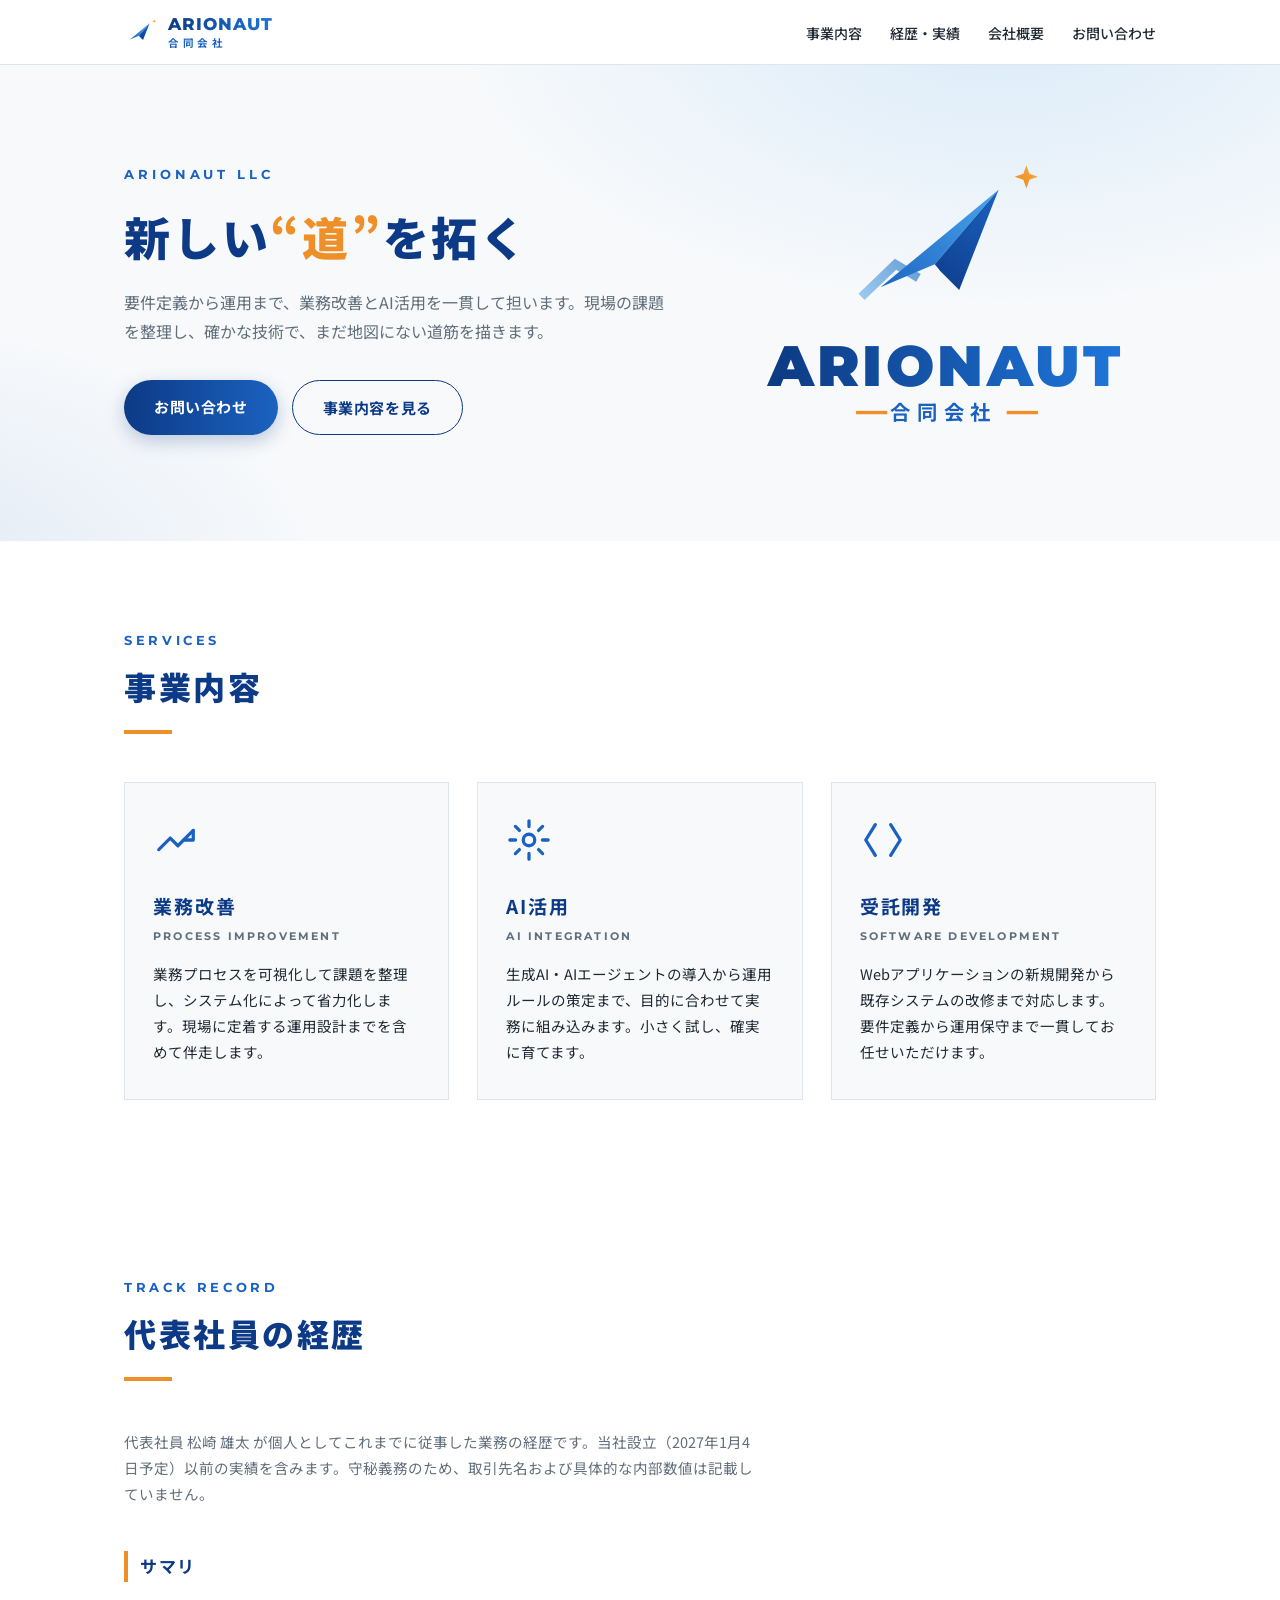
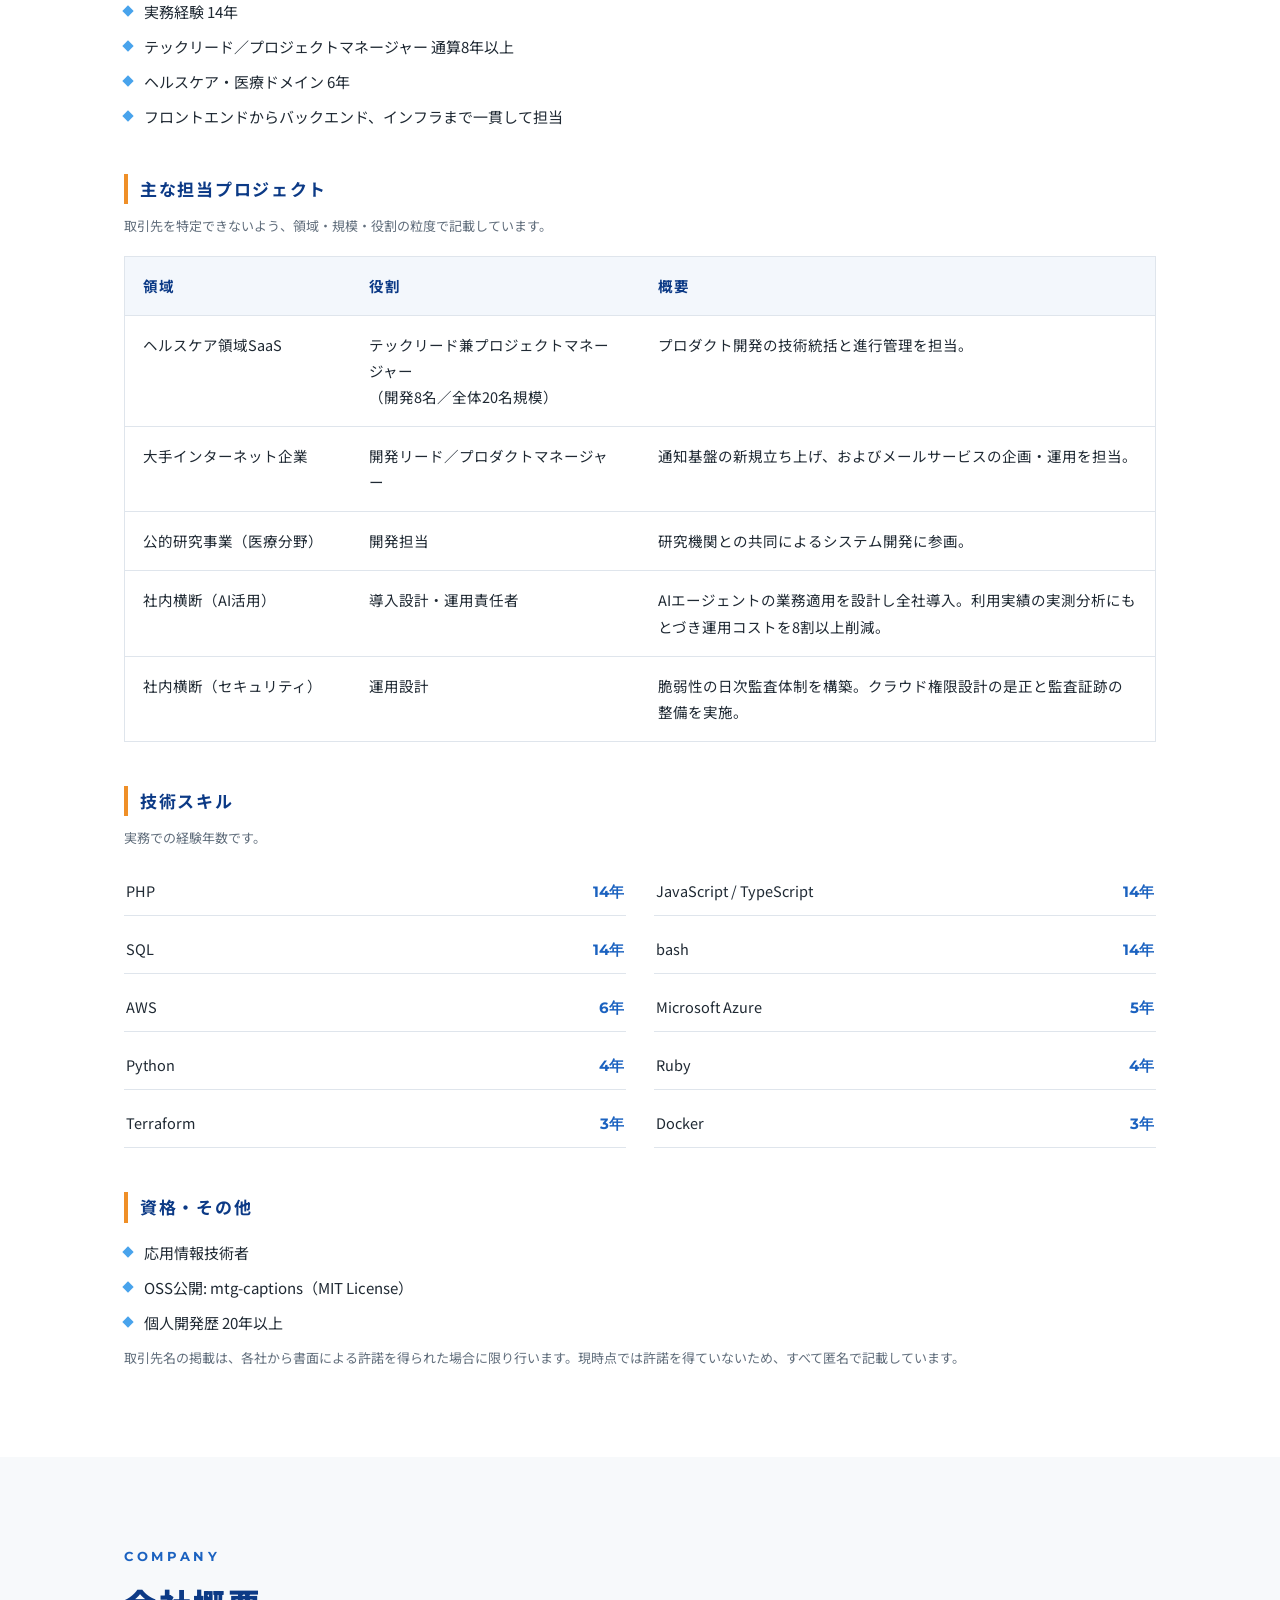
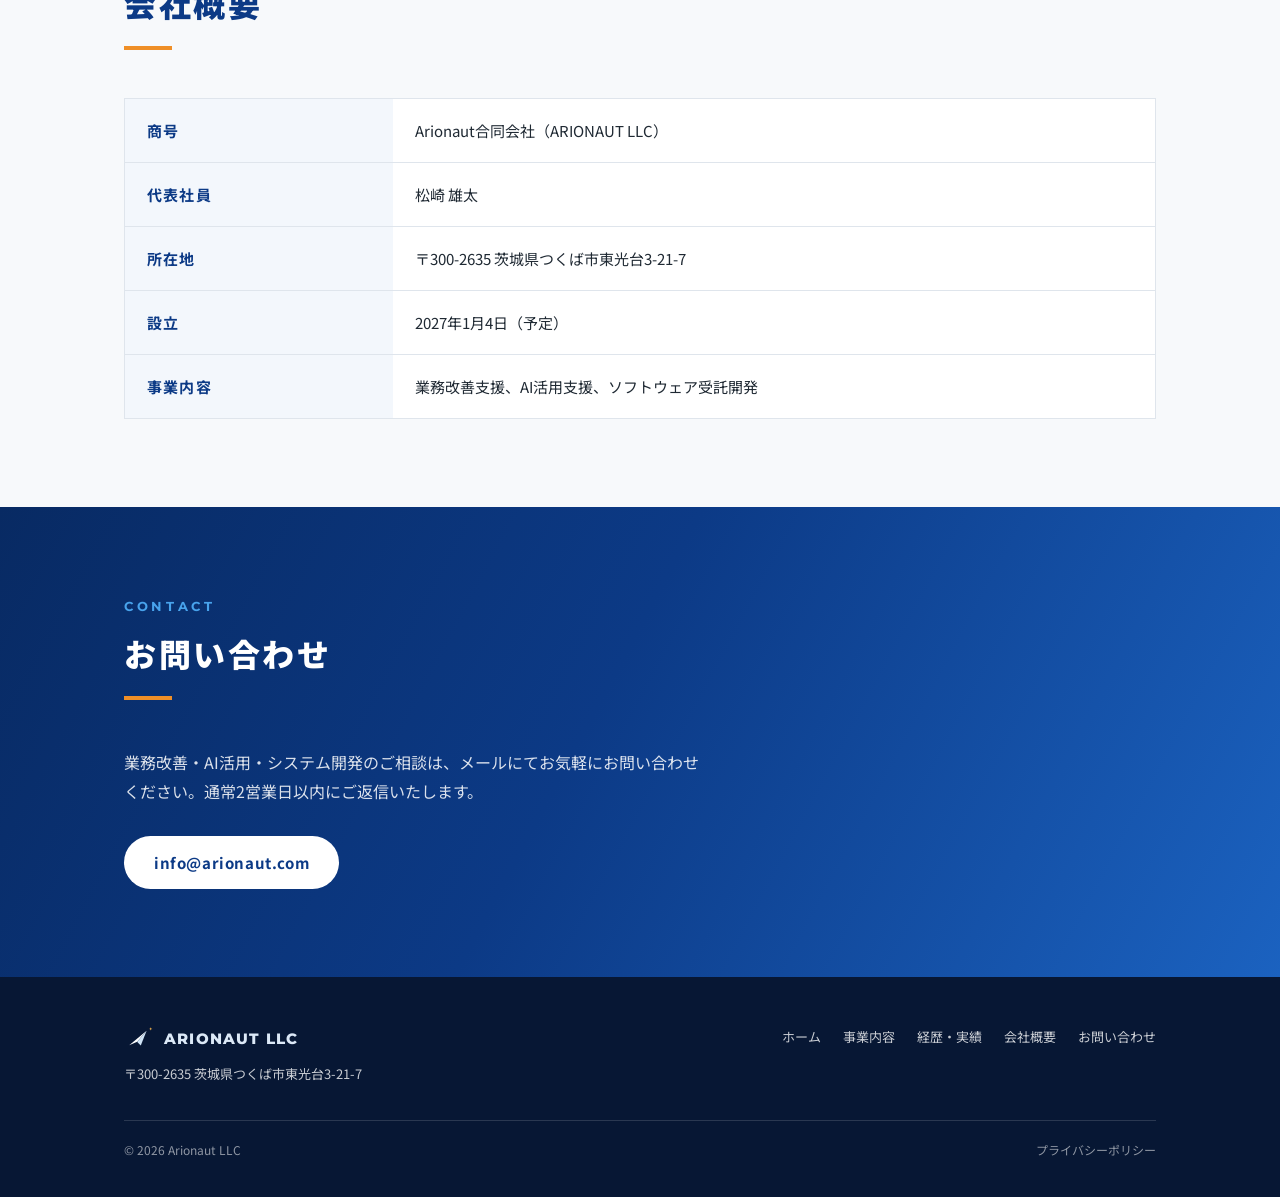
==== index.html @ 3a7f91e9 "サイト: 経歴セクション追加、ロゴ縦組み化、確定事項の反映 - 代表社員の経歴（#profile）を追加。pf-labs.org の track-record から移植し、   サマリ / 主な担当プ" ====
<!DOCTYPE html>
<html lang="ja">
<head>
<meta charset="utf-8">
<meta name="viewport" content="width=device-width, initial-scale=1">
<title>Arionaut合同会社 | 新しい“道”を拓く</title>
<meta name="description" content="Arionaut合同会社 — 要件定義から運用まで、業務改善とAI活用を一貫して担います。">
<link rel="canonical" href="https://arionaut.com/">
<meta name="theme-color" content="#0c3a86">
<meta name="format-detection" content="telephone=no">

<meta property="og:type" content="website">
<meta property="og:site_name" content="Arionaut合同会社">
<meta property="og:title" content="Arionaut合同会社 | 新しい“道”を拓く">
<meta property="og:description" content="Arionaut合同会社 — 要件定義から運用まで、業務改善とAI活用を一貫して担います。">
<meta property="og:url" content="https://arionaut.com/">
<meta property="og:image" content="https://arionaut.com/assets/ogp.png">
<meta property="og:image:width" content="1200">
<meta property="og:image:height" content="630">
<meta property="og:locale" content="ja_JP">
<meta name="twitter:card" content="summary_large_image">

<link rel="icon" href="assets/favicon.svg" type="image/svg+xml">
<link rel="icon" href="assets/favicon.ico" sizes="any">
<link rel="apple-touch-icon" href="assets/apple-touch-icon.png">
<link rel="manifest" href="site.webmanifest">
<link rel="preconnect" href="https://fonts.googleapis.com">
<link rel="preconnect" href="https://fonts.gstatic.com" crossorigin>
<link href="https://fonts.googleapis.com/css2?family=Montserrat:wght@600;700;800;900&family=Noto+Sans+JP:wght@400;500;700;900&display=swap" rel="stylesheet">
<link rel="stylesheet" href="assets/style.css">
</head>
<body>

<header>
  <div class="container nav">
    <a class="brand" href="#top" aria-label="Arionaut">
      <svg viewBox="0 0 300 230" role="img" aria-hidden="true">
        <defs>
          <linearGradient id="hw1" gradientUnits="userSpaceOnUse" x1="40" y1="190" x2="220" y2="40">
            <stop offset="0" stop-color="#1b62c0"/><stop offset="1" stop-color="#48a3ec"/>
          </linearGradient>
          <linearGradient id="hw2" gradientUnits="userSpaceOnUse" x1="120" y1="200" x2="230" y2="40">
            <stop offset="0" stop-color="#0c3a86"/><stop offset="1" stop-color="#1b62c0"/>
          </linearGradient>
          <linearGradient id="hst" gradientUnits="userSpaceOnUse" x1="250" y1="34" x2="284" y2="0">
            <stop offset="0" stop-color="#ef8117"/><stop offset="1" stop-color="#f8b64d"/>
          </linearGradient>
        </defs>
        <polygon points="52,182 226,38 132,148" fill="url(#hw1)"/>
        <polygon points="132,148 226,38 168,186 140,158" fill="url(#hw2)"/>
        <polygon points="267,2 271.5,14.5 284,19 271.5,23.5 267,36 262.5,23.5 250,19 262.5,14.5" fill="url(#hst)"/>
      </svg>
      <span class="word">
        <span class="word-en">ARIONAUT</span>
        <span class="word-ja">合同会社</span>
      </span>
    </a>
    <ul>
      <li><a href="#services">事業内容</a></li>
      <li><a href="#profile">経歴・実績</a></li>
      <li><a href="#about">会社概要</a></li>
      <li><a href="#contact">お問い合わせ</a></li>
    </ul>
  </div>
</header>

<main id="top">

  <!-- ============================================================ hero -->
  <div class="hero">
    <div class="container">
      <div class="copy">
        <p class="kicker">ARIONAUT LLC</p>
        <h1>新しい<span class="stress">“道”</span>を拓く</h1>
        <p class="lead">要件定義から運用まで、業務改善とAI活用を一貫して担います。現場の課題を整理し、確かな技術で、まだ地図にない道筋を描きます。</p>
        <div class="cta-row">
          <a class="btn btn-primary" href="#contact">お問い合わせ</a>
          <a class="btn btn-ghost" href="#services">事業内容を見る</a>
        </div>
      </div>
      <div class="art">
        <svg viewBox="0 0 560 430" role="img" aria-label="Arionaut合同会社">
          <defs>
            <linearGradient id="aw1" gradientUnits="userSpaceOnUse" x1="40" y1="190" x2="220" y2="40">
              <stop offset="0" stop-color="#1b62c0"/><stop offset="1" stop-color="#48a3ec"/>
            </linearGradient>
            <linearGradient id="aw2" gradientUnits="userSpaceOnUse" x1="120" y1="200" x2="230" y2="40">
              <stop offset="0" stop-color="#0c3a86"/><stop offset="1" stop-color="#1b62c0"/>
            </linearGradient>
            <linearGradient id="asp" gradientUnits="userSpaceOnUse" x1="20" y1="200" x2="150" y2="120">
              <stop offset="0" stop-color="#8ec4ef"/><stop offset="1" stop-color="#2f74c4"/>
            </linearGradient>
            <linearGradient id="ast" gradientUnits="userSpaceOnUse" x1="250" y1="34" x2="284" y2="0">
              <stop offset="0" stop-color="#ef8117"/><stop offset="1" stop-color="#f8b64d"/>
            </linearGradient>
            <linearGradient id="awm" gradientUnits="userSpaceOnUse" x1="36" y1="0" x2="524" y2="0">
              <stop offset="0" stop-color="#0d3c85"/><stop offset="1" stop-color="#1e74d8"/>
            </linearGradient>
          </defs>
          <g transform="translate(130,16)">
            <polyline points="24,196 74,148 108,168" stroke="url(#asp)" stroke-width="13" fill="none" stroke-linejoin="miter" stroke-miterlimit="12" opacity="0.85"/>
            <polygon points="52,182 226,38 132,148" fill="url(#aw1)"/>
            <polygon points="132,148 226,38 168,186 140,158" fill="url(#aw2)"/>
            <polygon points="267,2 271.5,14.5 284,19 271.5,23.5 267,36 262.5,23.5 250,19 262.5,14.5" fill="url(#ast)"/>
          </g>
          <text x="277.5" y="344" text-anchor="middle" font-family="Montserrat, 'Helvetica Neue', Arial, sans-serif" font-weight="900" font-size="84" letter-spacing="5.04" fill="url(#awm)">ARIONAUT</text>
          <rect x="146" y="380" width="46" height="5" fill="#ef8f27"/>
          <rect x="368" y="380" width="46" height="5" fill="#ef8f27"/>
          <text x="275" y="394" text-anchor="middle" font-family="'Noto Sans JP', sans-serif" font-weight="700" font-size="30" letter-spacing="10" fill="#1b62c0">合同会社</text>
        </svg>
      </div>
    </div>
  </div>

  <!-- ======================================================== services -->
  <section class="services" id="services">
    <div class="container">
      <div class="sec-head">
        <div class="en">SERVICES</div>
        <h2>事業内容</h2>
        <div class="rule"></div>
      </div>
      <div class="svc-grid">
        <div class="svc">
          <svg class="icon" viewBox="0 0 24 24" fill="none" stroke="#1b62c0" stroke-width="1.7" stroke-linecap="round" stroke-linejoin="round" aria-hidden="true">
            <path d="M3 17l6-6 4 4 8-8"/><path d="M21 7v5h-5"/>
          </svg>
          <h3>業務改善</h3>
          <div class="en">PROCESS IMPROVEMENT</div>
          <p>業務プロセスを可視化して課題を整理し、システム化によって省力化します。現場に定着する運用設計までを含めて伴走します。</p>
        </div>
        <div class="svc">
          <svg class="icon" viewBox="0 0 24 24" fill="none" stroke="#1b62c0" stroke-width="1.7" stroke-linecap="round" stroke-linejoin="round" aria-hidden="true">
            <circle cx="12" cy="12" r="3"/><path d="M12 2v3M12 19v3M2 12h3M19 12h3M4.9 4.9l2.1 2.1M17 17l2.1 2.1M19.1 4.9L17 7M7 17l-2.1 2.1"/>
          </svg>
          <h3>AI活用</h3>
          <div class="en">AI INTEGRATION</div>
          <p>生成AI・AIエージェントの導入から運用ルールの策定まで、目的に合わせて実務に組み込みます。小さく試し、確実に育てます。</p>
        </div>
        <div class="svc">
          <svg class="icon" viewBox="0 0 24 24" fill="none" stroke="#1b62c0" stroke-width="1.7" stroke-linecap="round" stroke-linejoin="round" aria-hidden="true">
            <path d="M8 4l-5 8 5 8M16 4l5 8-5 8"/>
          </svg>
          <h3>受託開発</h3>
          <div class="en">SOFTWARE DEVELOPMENT</div>
          <p>Webアプリケーションの新規開発から既存システムの改修まで対応します。要件定義から運用保守まで一貫してお任せいただけます。</p>
        </div>
      </div>
    </div>
  </section>

  <!-- ========================================================= profile -->
  <section class="profile" id="profile">
    <div class="container">
      <div class="sec-head">
        <div class="en">TRACK RECORD</div>
        <h2>代表社員の経歴</h2>
        <div class="rule"></div>
      </div>
      <p class="sec-lead">代表社員 松崎 雄太 が個人としてこれまでに従事した業務の経歴です。当社設立（2027年1月4日予定）以前の実績を含みます。守秘義務のため、取引先名および具体的な内部数値は記載していません。</p>

      <h3 class="sub">サマリ</h3>
      <ul class="facts">
        <li>実務経験 14年</li>
        <li>テックリード／プロジェクトマネージャー 通算8年以上</li>
        <li>ヘルスケア・医療ドメイン 6年</li>
        <li>フロントエンドからバックエンド、インフラまで一貫して担当</li>
      </ul>

      <h3 class="sub">主な担当プロジェクト</h3>
      <p class="note">取引先を特定できないよう、領域・規模・役割の粒度で記載しています。</p>
      <div class="table-scroll">
        <table class="rec">
          <thead>
            <tr><th scope="col">領域</th><th scope="col">役割</th><th scope="col">概要</th></tr>
          </thead>
          <tbody>
            <tr>
              <td>ヘルスケア領域SaaS</td>
              <td>テックリード兼プロジェクトマネージャー<br>（開発8名／全体20名規模）</td>
              <td>プロダクト開発の技術統括と進行管理を担当。</td>
            </tr>
            <tr>
              <td>大手インターネット企業</td>
              <td>開発リード／プロダクトマネージャー</td>
              <td>通知基盤の新規立ち上げ、およびメールサービスの企画・運用を担当。</td>
            </tr>
            <tr>
              <td>公的研究事業（医療分野）</td>
              <td>開発担当</td>
              <td>研究機関との共同によるシステム開発に参画。</td>
            </tr>
            <tr>
              <td>社内横断（AI活用）</td>
              <td>導入設計・運用責任者</td>
              <td>AIエージェントの業務適用を設計し全社導入。利用実績の実測分析にもとづき運用コストを8割以上削減。</td>
            </tr>
            <tr>
              <td>社内横断（セキュリティ）</td>
              <td>運用設計</td>
              <td>脆弱性の日次監査体制を構築。クラウド権限設計の是正と監査証跡の整備を実施。</td>
            </tr>
          </tbody>
        </table>
      </div>

      <h3 class="sub">技術スキル</h3>
      <p class="note">実務での経験年数です。</p>
      <ul class="skills">
        <li><span>PHP</span><span class="yr">14年</span></li>
        <li><span>JavaScript / TypeScript</span><span class="yr">14年</span></li>
        <li><span>SQL</span><span class="yr">14年</span></li>
        <li><span>bash</span><span class="yr">14年</span></li>
        <li><span>AWS</span><span class="yr">6年</span></li>
        <li><span>Microsoft Azure</span><span class="yr">5年</span></li>
        <li><span>Python</span><span class="yr">4年</span></li>
        <li><span>Ruby</span><span class="yr">4年</span></li>
        <li><span>Terraform</span><span class="yr">3年</span></li>
        <li><span>Docker</span><span class="yr">3年</span></li>
      </ul>

      <h3 class="sub">資格・その他</h3>
      <ul class="facts">
        <li>応用情報技術者</li>
        <li>OSS公開: mtg-captions（MIT License）</li>
        <li>個人開発歴 20年以上</li>
      </ul>
      <p class="note">取引先名の掲載は、各社から書面による許諾を得られた場合に限り行います。現時点では許諾を得ていないため、すべて匿名で記載しています。</p>
    </div>
  </section>

  <!-- =========================================================== about -->
  <section class="about" id="about">
    <div class="container">
      <div class="sec-head">
        <div class="en">COMPANY</div>
        <h2>会社概要</h2>
        <div class="rule"></div>
      </div>
      <table>
        <tr><th>商号</th><td>Arionaut合同会社（ARIONAUT LLC）</td></tr>
        <tr><th>代表社員</th><td>松崎 雄太</td></tr>
        <tr><th>所在地</th><td>〒300-2635 茨城県つくば市東光台3-21-7</td></tr>
        <tr><th>設立</th><td>2027年1月4日（予定）</td></tr>
        <tr><th>事業内容</th><td>業務改善支援、AI活用支援、ソフトウェア受託開発</td></tr>
      </table>
    </div>
  </section>

  <!-- ========================================================= contact -->
  <section class="contact-sec" id="contact">
    <div class="container">
      <div class="sec-head">
        <div class="en">CONTACT</div>
        <h2>お問い合わせ</h2>
        <div class="rule"></div>
      </div>
      <p>業務改善・AI活用・システム開発のご相談は、メールにてお気軽にお問い合わせください。通常2営業日以内にご返信いたします。</p>
      <a class="btn btn-primary" href="mailto:info@arionaut.com">info@arionaut.com</a>
    </div>
  </section>

</main>

<footer>
  <div class="container">
    <div class="cols">
      <div>
        <div class="brand">
          <svg viewBox="0 0 300 230" aria-hidden="true">
            <polygon points="52,182 226,38 132,148" fill="#ffffff"/>
            <polygon points="132,148 226,38 168,186 140,158" fill="#cfe4f7"/>
            <polygon points="267,2 271.5,14.5 284,19 271.5,23.5 267,36 262.5,23.5 250,19 262.5,14.5" fill="#f8b64d"/>
          </svg>
          <span class="word">ARIONAUT LLC</span>
        </div>
        <div class="addr">〒300-2635 茨城県つくば市東光台3-21-7</div>
      </div>
      <nav>
        <ul>
          <li><a href="#top">ホーム</a></li>
          <li><a href="#services">事業内容</a></li>
          <li><a href="#profile">経歴・実績</a></li>
          <li><a href="#about">会社概要</a></li>
          <li><a href="#contact">お問い合わせ</a></li>
        </ul>
      </nav>
    </div>
    <div class="legal">
      <span>&copy; 2026 Arionaut LLC</span>
      <a href="privacy.html" style="color: rgba(255,255,255,.55);">プライバシーポリシー</a>
    </div>
  </div>
</footer>


<script type="application/ld+json">
{
  "@context": "https://schema.org",
  "@type": "Organization",
  "name": "Arionaut\u5408\u540c\u4f1a\u793e",
  "alternateName": "ARIONAUT LLC",
  "url": "https://arionaut.com/",
  "logo": "https://arionaut.com/assets/icon-512.png",
  "image": "https://arionaut.com/assets/ogp.png",
  "email": "info@arionaut.com",
  "founder": { "@type": "Person", "name": "\u677e\u5d0e \u96c4\u592a" },
  "foundingDate": "2027-01-04",
  "address": {
    "@type": "PostalAddress",
    "addressCountry": "JP",
    "postalCode": "300-2635",
    "addressRegion": "\u8328\u57ce\u770c",
    "addressLocality": "\u3064\u304f\u3070\u5e02",
    "streetAddress": "\u6771\u5149\u53f03-21-7"
  }
}
</script>

</body>
</html>
---- assets/style.css ----
:root{
  --navy:   #0c3a86;
  --mid:    #1b62c0;
  --cyan:   #48a3ec;
  --orange: #ef8f27;
  --ink:    #1f2933;
  --muted:  #616e7c;
  --bg:     #f7f9fb;
  --line:   #dfe5ec;
  --en: 'Montserrat', 'Helvetica Neue', Arial, sans-serif;
  --jp: 'Noto Sans JP', 'Hiragino Kaku Gothic ProN', 'Hiragino Sans', 'Yu Gothic', Meiryo, sans-serif;
}
*{ box-sizing: border-box; margin: 0; padding: 0; }
html{ scroll-behavior: smooth; }
body{
  font-family: var(--jp);
  color: var(--ink);
  background: #ffffff;
  line-height: 1.8;
  -webkit-font-smoothing: antialiased;
}
img, svg{ max-width: 100%; }
a{ color: var(--mid); text-decoration: none; }
a:hover{ color: var(--navy); }
.container{ max-width: 1080px; margin: 0 auto; padding: 0 24px; }

/* ---------------------------------------------------------- header */
header{
  position: sticky;
  top: 0;
  z-index: 50;
  background: rgba(255,255,255,.92);
  backdrop-filter: blur(8px);
  border-bottom: 1px solid var(--line);
}
.nav{
  display: flex;
  align-items: center;
  justify-content: space-between;
  height: 64px;
}
.nav .brand{
  display: flex;
  align-items: center;
  gap: 10px;
}
.nav .brand svg{ width: 34px; height: auto; display: block; }
.nav .brand .word{
  display: flex;
  flex-direction: column;
  align-items: flex-start;
  line-height: 1.15;
}
.nav .brand .word-en{
  font-family: var(--en);
  font-weight: 800;
  font-size: 17px;
  letter-spacing: .06em;
  background: linear-gradient(90deg, #0d3c85, #1e74d8);
  -webkit-background-clip: text;
  background-clip: text;
  color: transparent;
}
.nav .brand .word-ja{
  font-size: 10.5px;
  font-weight: 700;
  letter-spacing: .34em;
  color: var(--mid);
  margin-top: 2px;
}
.nav ul{
  display: flex;
  gap: 28px;
  list-style: none;
}
.nav ul a{
  font-size: 14px;
  font-weight: 500;
  color: var(--ink);
}
.nav ul a:hover{ color: var(--mid); }
@media (max-width: 640px){
  .nav ul{ gap: 14px; }
  .nav ul a{ font-size: 12.5px; }
  .nav .brand .word-ja{ display: none; }
  .nav ul li:nth-child(3){ display: none; }
}

/* ------------------------------------------------------------ hero */
.hero{
  position: relative;
  overflow: hidden;
  background:
    radial-gradient(ellipse 900px 480px at 78% -10%, rgba(72,163,236,.16), transparent 60%),
    radial-gradient(ellipse 700px 420px at -8% 108%, rgba(27,98,192,.10), transparent 60%),
    var(--bg);
}
.hero .container{
  display: flex;
  align-items: center;
  gap: 48px;
  padding-top: 88px;
  padding-bottom: 96px;
}
.hero .copy{ flex: 1.15; }
.hero .art{ flex: 0.85; display: flex; justify-content: center; }
.hero .art svg{ width: min(380px, 78vw); height: auto; }
.hero .kicker{
  font-family: var(--en);
  font-weight: 700;
  font-size: 13px;
  letter-spacing: .3em;
  color: var(--mid);
  margin-bottom: 18px;
}
.hero h1{
  font-size: clamp(30px, 5vw, 46px);
  font-weight: 900;
  letter-spacing: .06em;
  line-height: 1.4;
  color: var(--navy);
}
.hero h1 .stress{ color: var(--orange); }
.hero .lead{
  margin-top: 20px;
  font-size: 16px;
  color: var(--muted);
  max-width: 34em;
}
.hero .cta-row{
  margin-top: 34px;
  display: flex;
  gap: 14px;
  flex-wrap: wrap;
}
.btn{
  display: inline-block;
  padding: 13px 30px;
  border-radius: 999px;
  font-weight: 700;
  font-size: 15px;
  letter-spacing: .04em;
}
.btn-primary{
  background: linear-gradient(90deg, var(--navy), var(--mid));
  color: #fff;
  box-shadow: 0 6px 18px rgba(13,60,133,.25);
}
.btn-primary:hover{ color: #fff; filter: brightness(1.08); }
.btn-ghost{
  border: 1.5px solid var(--navy);
  color: var(--navy);
}
@media (max-width: 800px){
  .hero .container{ flex-direction: column-reverse; gap: 24px; padding-top: 48px; padding-bottom: 64px; }
  .hero .copy{ text-align: center; }
  .hero .lead{ margin-left: auto; margin-right: auto; }
  .hero .cta-row{ justify-content: center; }
}

/* -------------------------------------------------------- sections */
section{ padding: 88px 0; }
.sec-head{ margin-bottom: 48px; }
.sec-head .en{
  font-family: var(--en);
  font-weight: 700;
  font-size: 13px;
  letter-spacing: .28em;
  color: var(--mid);
}
.sec-head h2{
  font-size: clamp(24px, 3.4vw, 32px);
  font-weight: 900;
  letter-spacing: .08em;
  color: var(--navy);
  margin-top: 6px;
}
.sec-head .rule{
  width: 48px;
  height: 4px;
  background: var(--orange);
  margin-top: 14px;
}

/* --- services --- */
.services{ background: #fff; }
.svc-grid{
  display: grid;
  grid-template-columns: repeat(3, minmax(0, 1fr));
  gap: 28px;
}
@media (max-width: 800px){ .svc-grid{ grid-template-columns: repeat(1, minmax(0, 1fr)); } }
.svc{
  border: 1px solid var(--line);
  background: var(--bg);
  padding: 34px 28px;
}
.svc .icon{ width: 46px; height: 46px; margin-bottom: 18px; }
.svc h3{
  font-size: 19px;
  font-weight: 700;
  letter-spacing: .1em;
  color: var(--navy);
  margin-bottom: 4px;
}
.svc .en{
  font-family: var(--en);
  font-size: 11px;
  font-weight: 700;
  letter-spacing: .2em;
  color: var(--muted);
  margin-bottom: 14px;
}
.svc p{ font-size: 14.5px; color: var(--ink); }

/* --- profile --- */
.profile{ background: #fff; }
.profile .sec-lead{ max-width: 44em; font-size: 14.5px; color: var(--muted); }
.profile .sub{
  font-size: 17px;
  font-weight: 700;
  letter-spacing: .1em;
  color: var(--navy);
  margin-top: 44px;
  padding-left: 12px;
  border-left: 4px solid var(--orange);
}
.profile .note{ margin-top: 10px; font-size: 13px; color: var(--muted); }
.profile .facts{
  list-style: none;
  margin-top: 16px;
  display: grid;
  gap: 8px;
}
.profile .facts li{
  position: relative;
  padding-left: 20px;
  font-size: 15px;
}
.profile .facts li::before{
  content: "";
  position: absolute;
  left: 0;
  top: .62em;
  width: 8px;
  height: 8px;
  background: var(--cyan);
  transform: rotate(45deg);
}
.table-scroll{ overflow-x: auto; margin-top: 18px; }
.profile table.rec{
  width: 100%;
  min-width: 620px;
  border-collapse: collapse;
  border: 1px solid var(--line);
  font-size: 14.5px;
}
.profile table.rec th, .profile table.rec td{
  padding: 16px 18px;
  border-bottom: 1px solid var(--line);
  text-align: left;
  vertical-align: top;
}
.profile table.rec thead th:nth-child(1){ width: 22%; }
.profile table.rec thead th:nth-child(2){ width: 28%; }
.profile table.rec thead th{
  background: rgba(27,98,192,.05);
  color: var(--navy);
  font-weight: 700;
  letter-spacing: .08em;
  white-space: nowrap;
}
.profile table.rec tbody tr:last-child td{ border-bottom: none; }
.profile .skills{
  list-style: none;
  margin-top: 18px;
  display: grid;
  grid-template-columns: repeat(2, minmax(0, 1fr));
  gap: 10px 28px;
}
@media (max-width: 640px){ .profile .skills{ grid-template-columns: 1fr; } }
.profile .skills li{
  display: flex;
  align-items: baseline;
  justify-content: space-between;
  gap: 12px;
  padding: 10px 2px;
  border-bottom: 1px solid var(--line);
  font-size: 14.5px;
}
.profile .skills .yr{
  font-family: var(--en);
  font-weight: 700;
  color: var(--mid);
  white-space: nowrap;
}

/* --- about --- */
.about{ background: var(--bg); }
.about table{
  width: 100%;
  border-collapse: collapse;
  background: #fff;
  border: 1px solid var(--line);
}
.about th, .about td{
  padding: 18px 22px;
  border-bottom: 1px solid var(--line);
  font-size: 15px;
  text-align: left;
  vertical-align: top;
}
.about tr:last-child th, .about tr:last-child td{ border-bottom: none; }
.about th{
  width: 26%;
  min-width: 110px;
  color: var(--navy);
  font-weight: 700;
  letter-spacing: .08em;
  background: rgba(27,98,192,.05);
}

/* --- contact --- */
.contact-sec{ background: linear-gradient(118deg, #082a63 0%, var(--navy) 46%, var(--mid) 100%); color: #fff; }
.contact-sec .sec-head .en{ color: var(--cyan); }
.contact-sec .sec-head h2{ color: #fff; }
.contact-sec p{ max-width: 36em; color: rgba(255,255,255,.85); }
.contact-sec .btn-primary{
  background: #fff;
  color: var(--navy);
  box-shadow: none;
  margin-top: 30px;
}
.contact-sec .btn-primary:hover{ color: var(--navy); }

/* ---------------------------------------------------------- footer */
footer{
  background: #071734;
  color: rgba(255,255,255,.78);
  padding: 48px 0 36px;
  font-size: 13px;
}
footer .cols{
  display: flex;
  justify-content: space-between;
  gap: 32px;
  flex-wrap: wrap;
  align-items: flex-start;
}
footer .brand{
  display: flex;
  align-items: center;
  gap: 10px;
}
footer .brand svg{ width: 30px; height: auto; }
footer .brand .word{
  font-family: var(--en);
  font-weight: 800;
  font-size: 15px;
  letter-spacing: .08em;
  color: #dce9f7;
}
footer .addr{ margin-top: 10px; line-height: 1.9; }
footer nav ul{ list-style: none; display: flex; gap: 22px; flex-wrap: wrap; }
footer nav a{ color: rgba(255,255,255,.78); }
footer nav a:hover{ color: #fff; }
footer .legal{
  margin-top: 34px;
  padding-top: 18px;
  border-top: 1px solid rgba(255,255,255,.14);
  display: flex;
  justify-content: space-between;
  gap: 16px;
  flex-wrap: wrap;
  font-size: 12px;
  color: rgba(255,255,255,.55);
}

/* ------------------------------------------------------ legal page */
.page-head{
  background:
    radial-gradient(ellipse 900px 420px at 78% -20%, rgba(72,163,236,.16), transparent 60%),
    var(--bg);
  border-bottom: 1px solid var(--line);
  padding: 64px 0 56px;
}
.page-head .en{
  font-family: var(--en);
  font-weight: 700;
  font-size: 13px;
  letter-spacing: .28em;
  color: var(--mid);
}
.page-head h1{
  font-size: clamp(24px, 3.6vw, 34px);
  font-weight: 900;
  letter-spacing: .08em;
  color: var(--navy);
  margin-top: 6px;
}
.page-head .rule{ width: 48px; height: 4px; background: var(--orange); margin-top: 14px; }
.doc{ padding: 64px 0 88px; }
.doc .container{ max-width: 800px; }
.doc p, .doc li{ font-size: 15px; }
.doc > .container > p{ color: var(--ink); }
.doc h2{
  font-size: 18px;
  font-weight: 700;
  letter-spacing: .06em;
  color: var(--navy);
  margin: 40px 0 12px;
  padding-left: 12px;
  border-left: 4px solid var(--mid);
}
.doc h2:first-of-type{ margin-top: 24px; }
.doc ul, .doc ol{ margin: 8px 0 0 1.4em; }
.doc li{ margin-bottom: 4px; }
.doc .meta{
  margin-top: 48px;
  padding-top: 18px;
  border-top: 1px solid var(--line);
  font-size: 13px;
  color: var(--muted);
}
.doc .back{ display: inline-block; margin-top: 28px; font-weight: 700; font-size: 14px; }
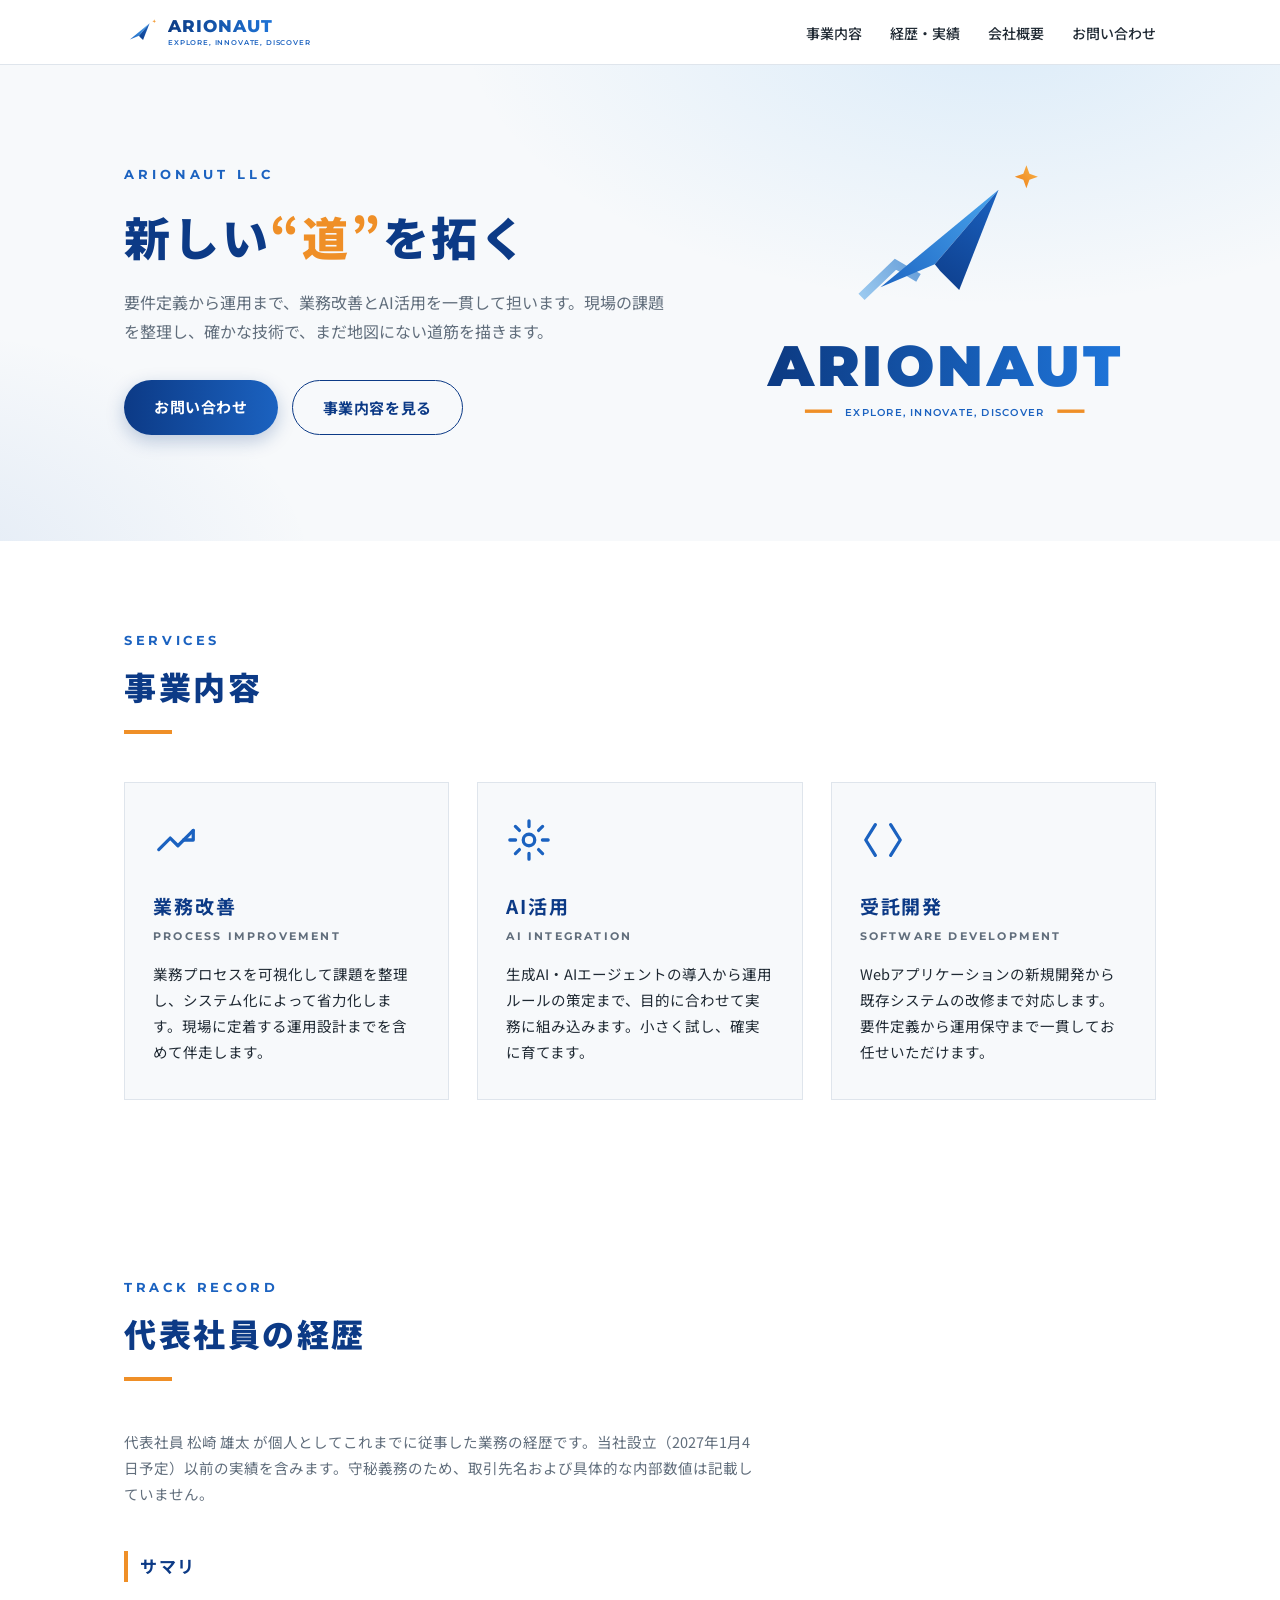
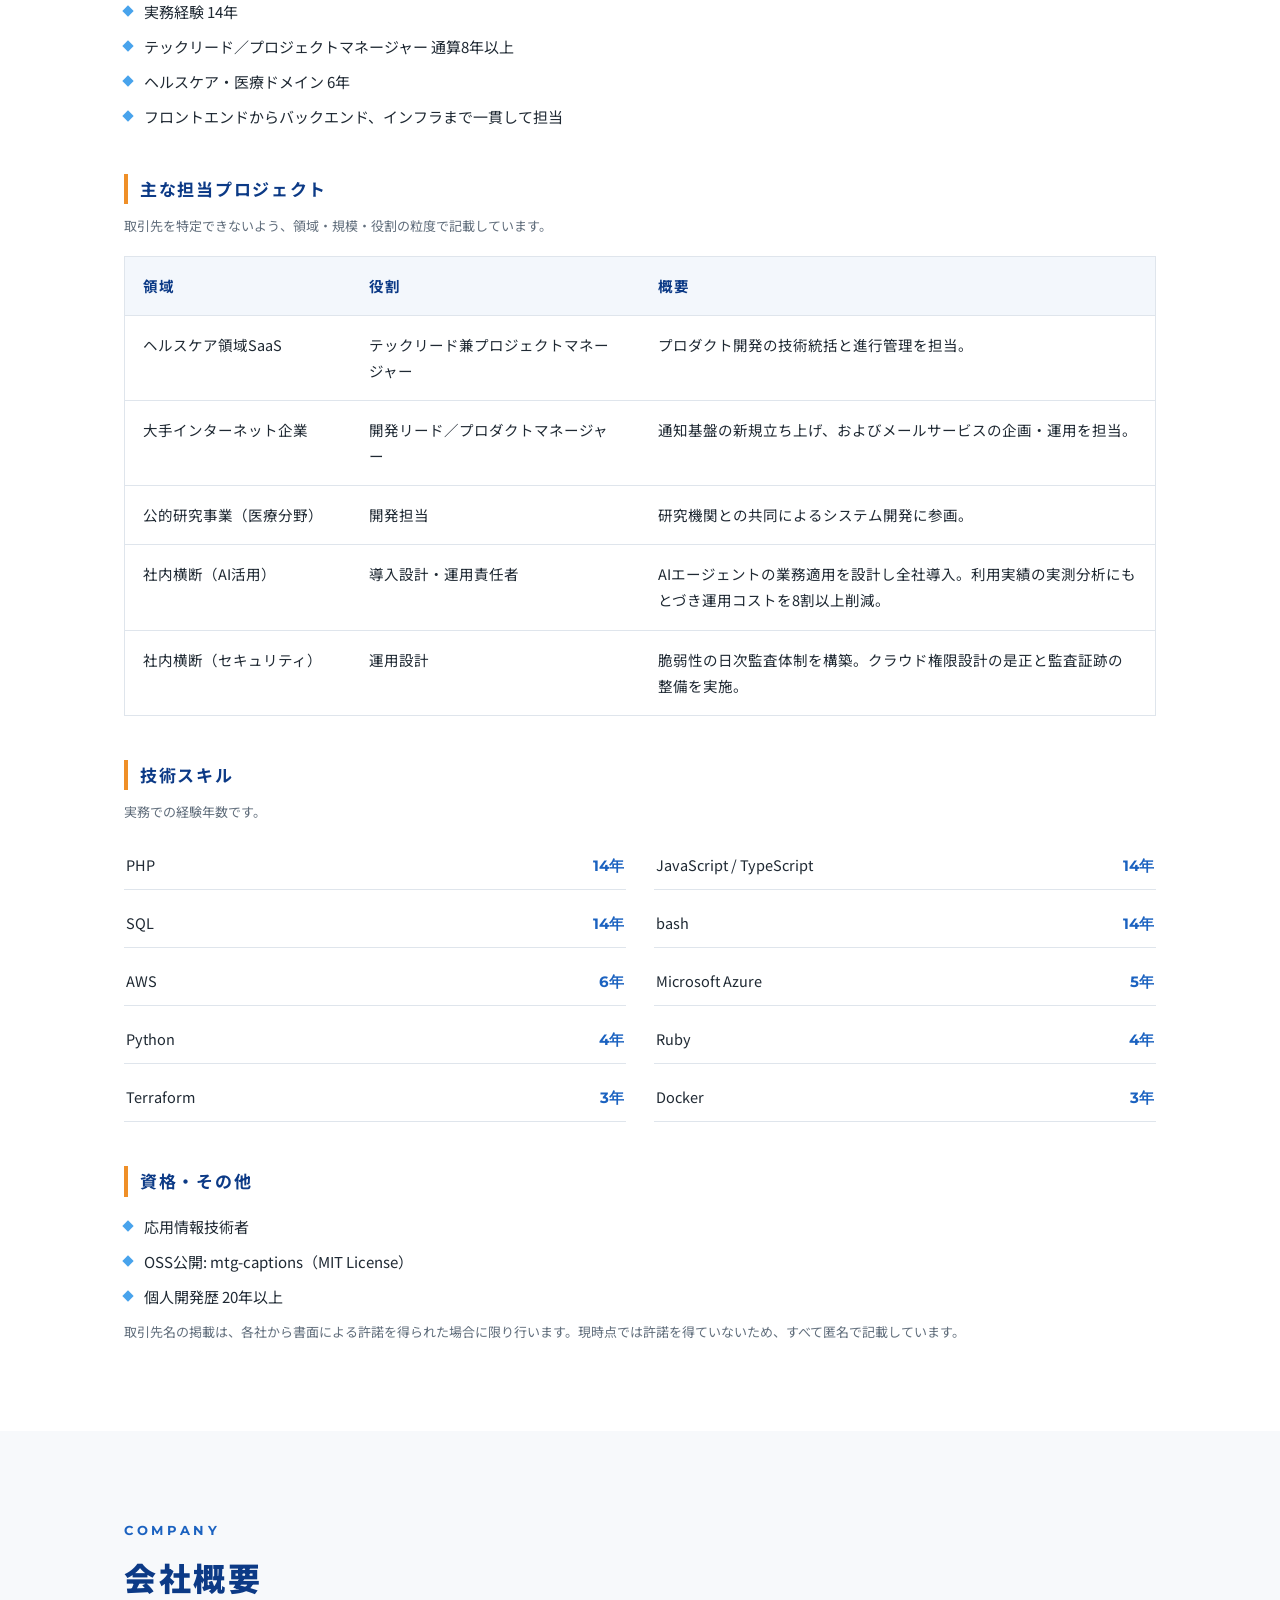
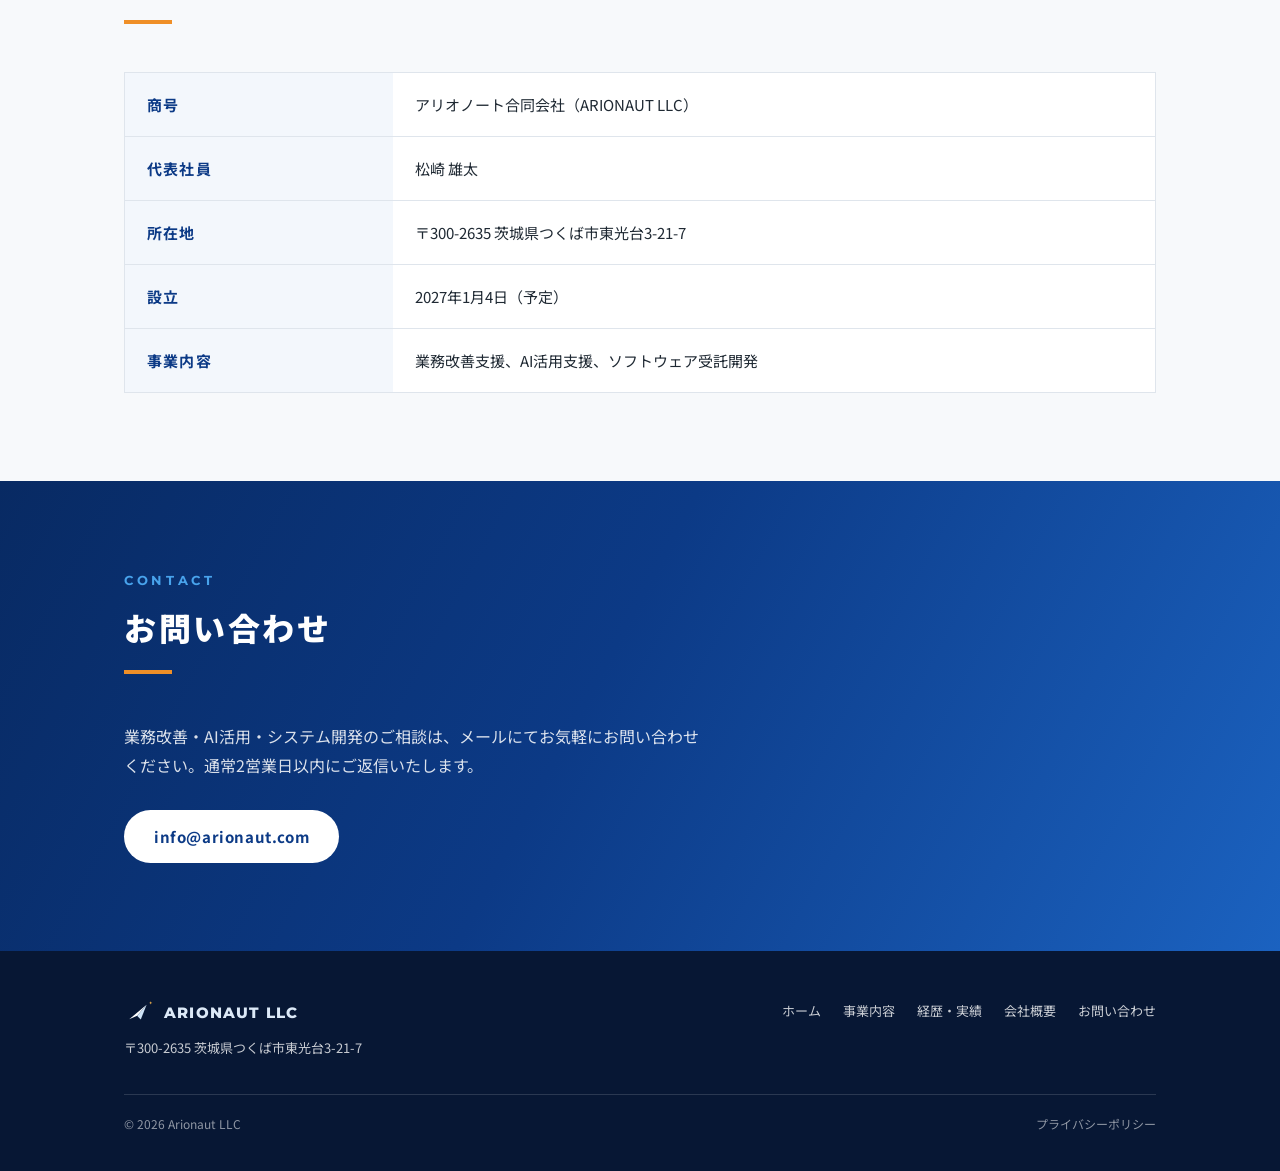
==== commit ff34eb1c: "商号をカタカナ「アリオノート合同会社」に変更、ロゴのタグラインを差し替え - 商号表記を全ページ・ブランド資産で「アリオノート合同会社」に統一   （英文 ARIONAUT LLC・ドメイン・ワードマ" ====
--- a/index.html
+++ b/index.html
@@ -3,16 +3,16 @@
 <head>
 <meta charset="utf-8">
 <meta name="viewport" content="width=device-width, initial-scale=1">
-<title>Arionaut合同会社 | 新しい“道”を拓く</title>
-<meta name="description" content="Arionaut合同会社 — 要件定義から運用まで、業務改善とAI活用を一貫して担います。">
+<title>アリオノート合同会社 | 新しい“道”を拓く</title>
+<meta name="description" content="アリオノート合同会社 — 要件定義から運用まで、業務改善とAI活用を一貫して担います。">
 <link rel="canonical" href="https://arionaut.com/">
 <meta name="theme-color" content="#0c3a86">
 <meta name="format-detection" content="telephone=no">
 
 <meta property="og:type" content="website">
-<meta property="og:site_name" content="Arionaut合同会社">
-<meta property="og:title" content="Arionaut合同会社 | 新しい“道”を拓く">
-<meta property="og:description" content="Arionaut合同会社 — 要件定義から運用まで、業務改善とAI活用を一貫して担います。">
+<meta property="og:site_name" content="アリオノート合同会社">
+<meta property="og:title" content="アリオノート合同会社 | 新しい“道”を拓く">
+<meta property="og:description" content="アリオノート合同会社 — 要件定義から運用まで、業務改善とAI活用を一貫して担います。">
 <meta property="og:url" content="https://arionaut.com/">
 <meta property="og:image" content="https://arionaut.com/assets/ogp.png">
 <meta property="og:image:width" content="1200">
@@ -52,7 +52,7 @@
       </svg>
       <span class="word">
         <span class="word-en">ARIONAUT</span>
-        <span class="word-ja">合同会社</span>
+        <span class="word-tag">EXPLORE, INNOVATE, DISCOVER</span>
       </span>
     </a>
     <ul>
@@ -79,7 +79,7 @@
         </div>
       </div>
       <div class="art">
-        <svg viewBox="0 0 560 430" role="img" aria-label="Arionaut合同会社">
+        <svg viewBox="0 0 560 430" role="img" aria-label="アリオノート合同会社">
           <defs>
             <linearGradient id="aw1" gradientUnits="userSpaceOnUse" x1="40" y1="190" x2="220" y2="40">
               <stop offset="0" stop-color="#1b62c0"/><stop offset="1" stop-color="#48a3ec"/>
@@ -104,9 +104,9 @@
             <polygon points="267,2 271.5,14.5 284,19 271.5,23.5 267,36 262.5,23.5 250,19 262.5,14.5" fill="url(#ast)"/>
           </g>
           <text x="277.5" y="344" text-anchor="middle" font-family="Montserrat, 'Helvetica Neue', Arial, sans-serif" font-weight="900" font-size="84" letter-spacing="5.04" fill="url(#awm)">ARIONAUT</text>
-          <rect x="146" y="380" width="46" height="5" fill="#ef8f27"/>
-          <rect x="368" y="380" width="46" height="5" fill="#ef8f27"/>
-          <text x="275" y="394" text-anchor="middle" font-family="'Noto Sans JP', sans-serif" font-weight="700" font-size="30" letter-spacing="10" fill="#1b62c0">合同会社</text>
+          <rect x="70.6" y="378" width="40" height="5" fill="#ef8f27"/>
+          <rect x="442.6" y="378" width="40" height="5" fill="#ef8f27"/>
+          <text id="hero-tagline" x="276.6" y="388" text-anchor="middle" font-family="Montserrat, 'Helvetica Neue', Arial, sans-serif" font-weight="600" font-size="15" letter-spacing="1.8" fill="#1b62c0">EXPLORE, INNOVATE, DISCOVER</text>
         </svg>
       </div>
     </div>
@@ -177,7 +177,7 @@
           <tbody>
             <tr>
               <td>ヘルスケア領域SaaS</td>
-              <td>テックリード兼プロジェクトマネージャー<br>（開発8名／全体20名規模）</td>
+              <td>テックリード兼プロジェクトマネージャー</td>
               <td>プロダクト開発の技術統括と進行管理を担当。</td>
             </tr>
             <tr>
@@ -238,7 +238,7 @@
         <div class="rule"></div>
       </div>
       <table>
-        <tr><th>商号</th><td>Arionaut合同会社（ARIONAUT LLC）</td></tr>
+        <tr><th>商号</th><td>アリオノート合同会社（ARIONAUT LLC）</td></tr>
         <tr><th>代表社員</th><td>松崎 雄太</td></tr>
         <tr><th>所在地</th><td>〒300-2635 茨城県つくば市東光台3-21-7</td></tr>
         <tr><th>設立</th><td>2027年1月4日（予定）</td></tr>
@@ -298,7 +298,7 @@
 {
   "@context": "https://schema.org",
   "@type": "Organization",
-  "name": "Arionaut\u5408\u540c\u4f1a\u793e",
+  "name": "\u30a2\u30ea\u30aa\u30ce\u30fc\u30c8\u5408\u540c\u4f1a\u793e",
   "alternateName": "ARIONAUT LLC",
   "url": "https://arionaut.com/",
   "logo": "https://arionaut.com/assets/icon-512.png",
--- a/assets/style.css
+++ b/assets/style.css
@@ -61,12 +61,13 @@
   background-clip: text;
   color: transparent;
 }
-.nav .brand .word-ja{
-  font-size: 10.5px;
-  font-weight: 700;
-  letter-spacing: .34em;
+.nav .brand .word-tag{
+  font-family: var(--en);
+  font-size: 7px;
+  font-weight: 600;
+  letter-spacing: .12em;
   color: var(--mid);
-  margin-top: 2px;
+  margin-top: 3px;
 }
 .nav ul{
   display: flex;
@@ -82,7 +83,7 @@
 @media (max-width: 640px){
   .nav ul{ gap: 14px; }
   .nav ul a{ font-size: 12.5px; }
-  .nav .brand .word-ja{ display: none; }
+  .nav .brand .word-tag{ display: none; }
   .nav ul li:nth-child(3){ display: none; }
 }
 
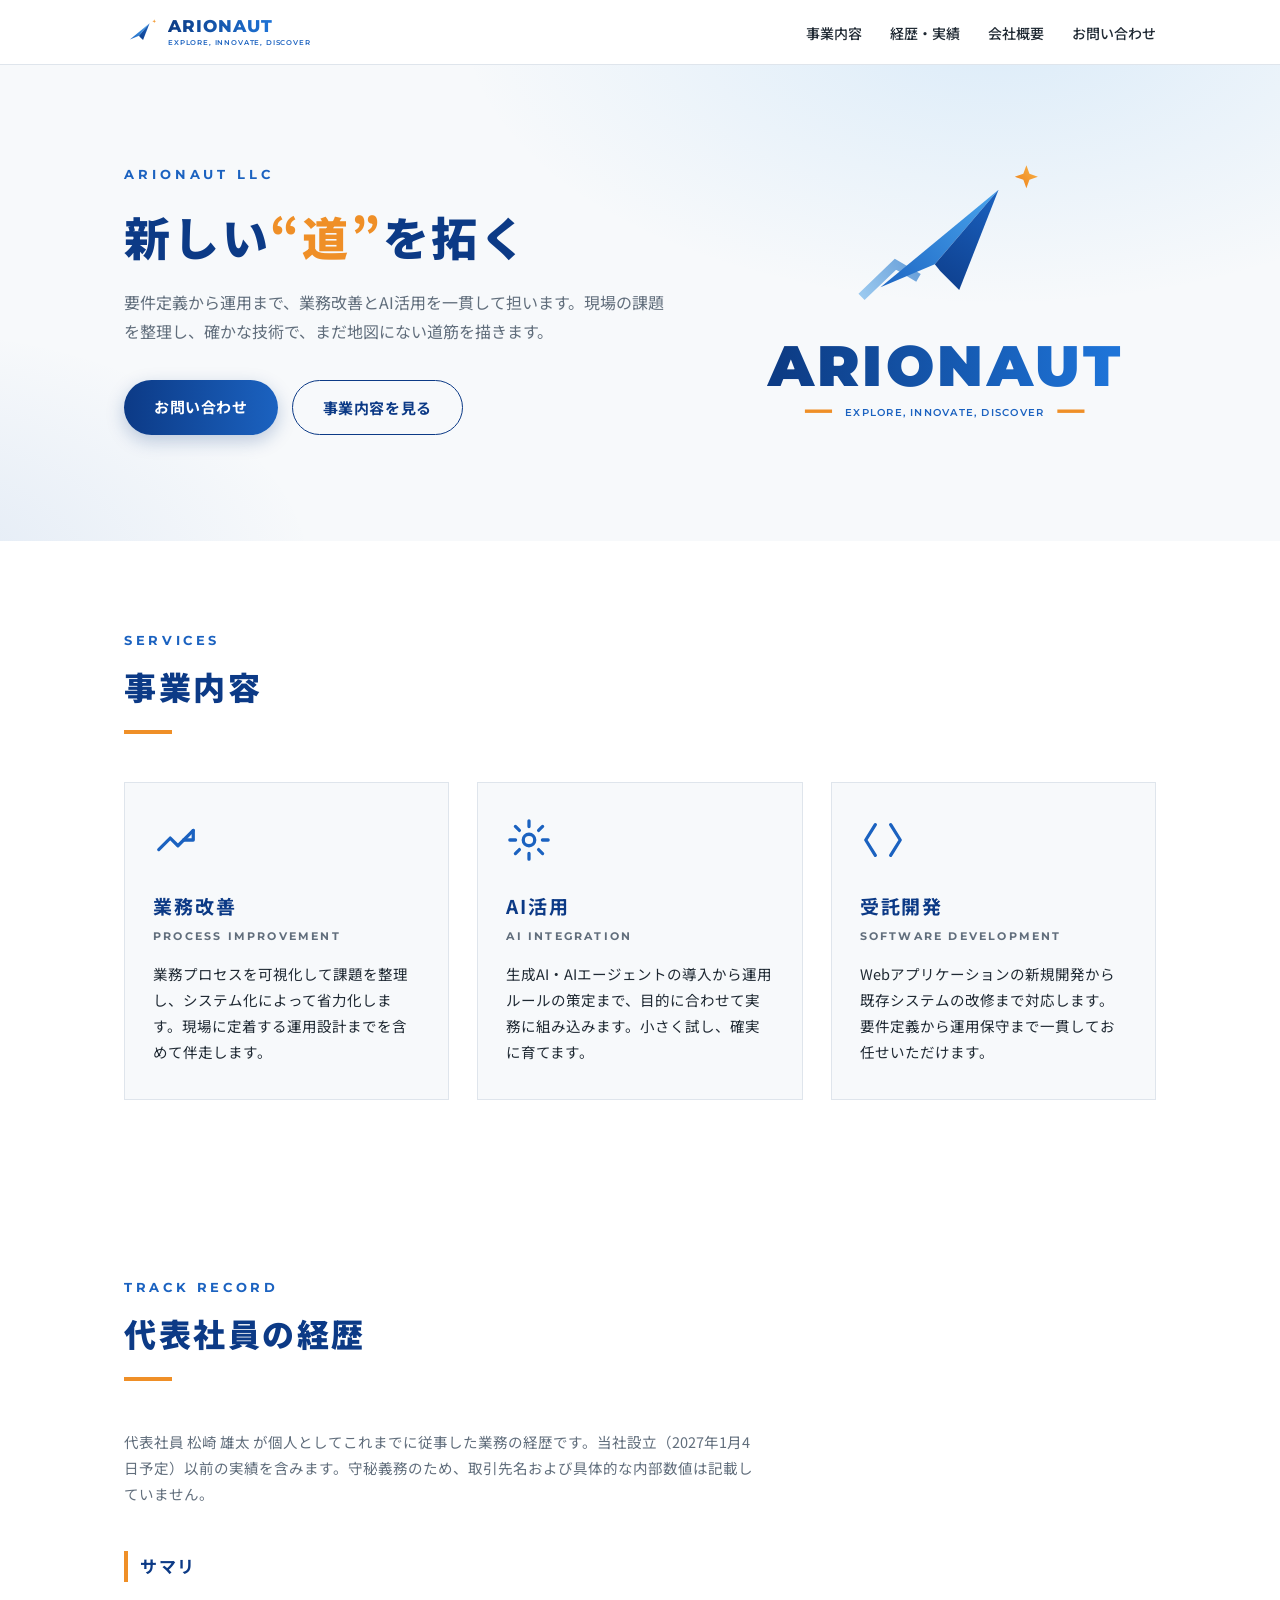
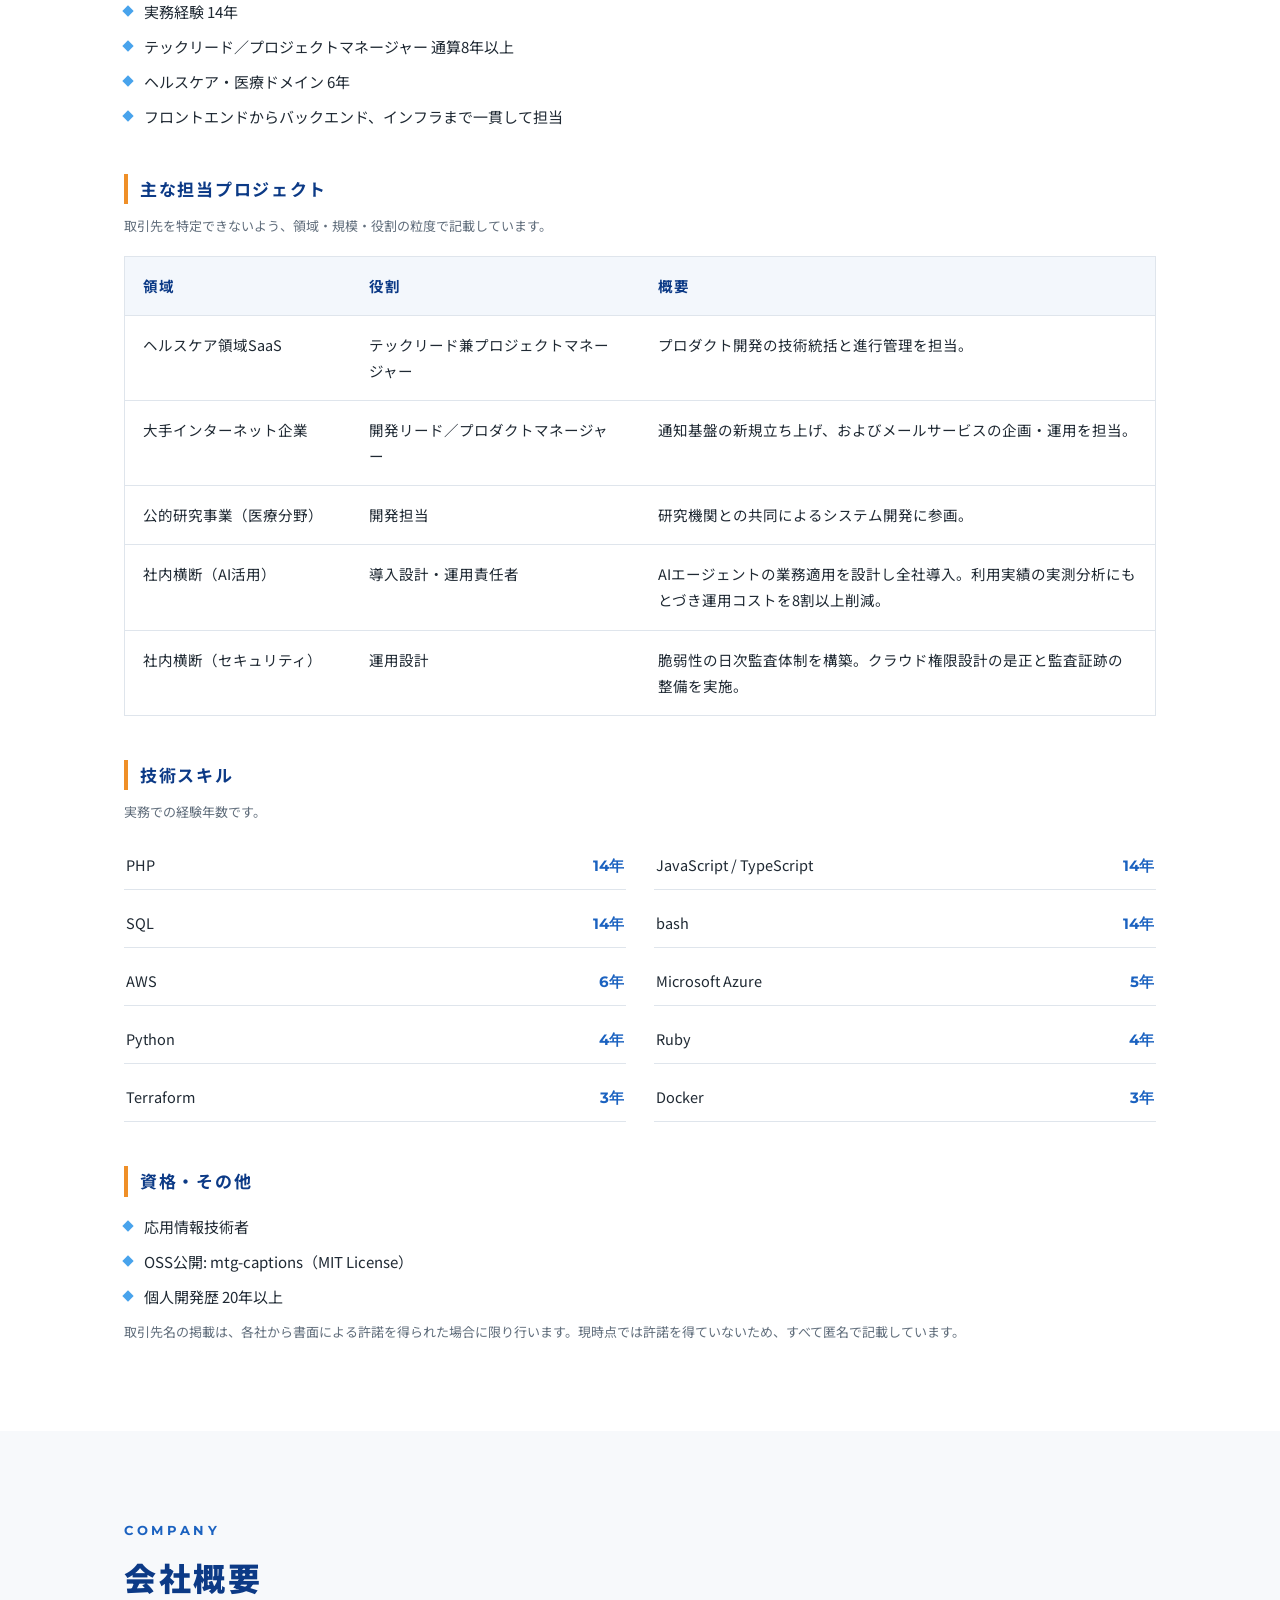
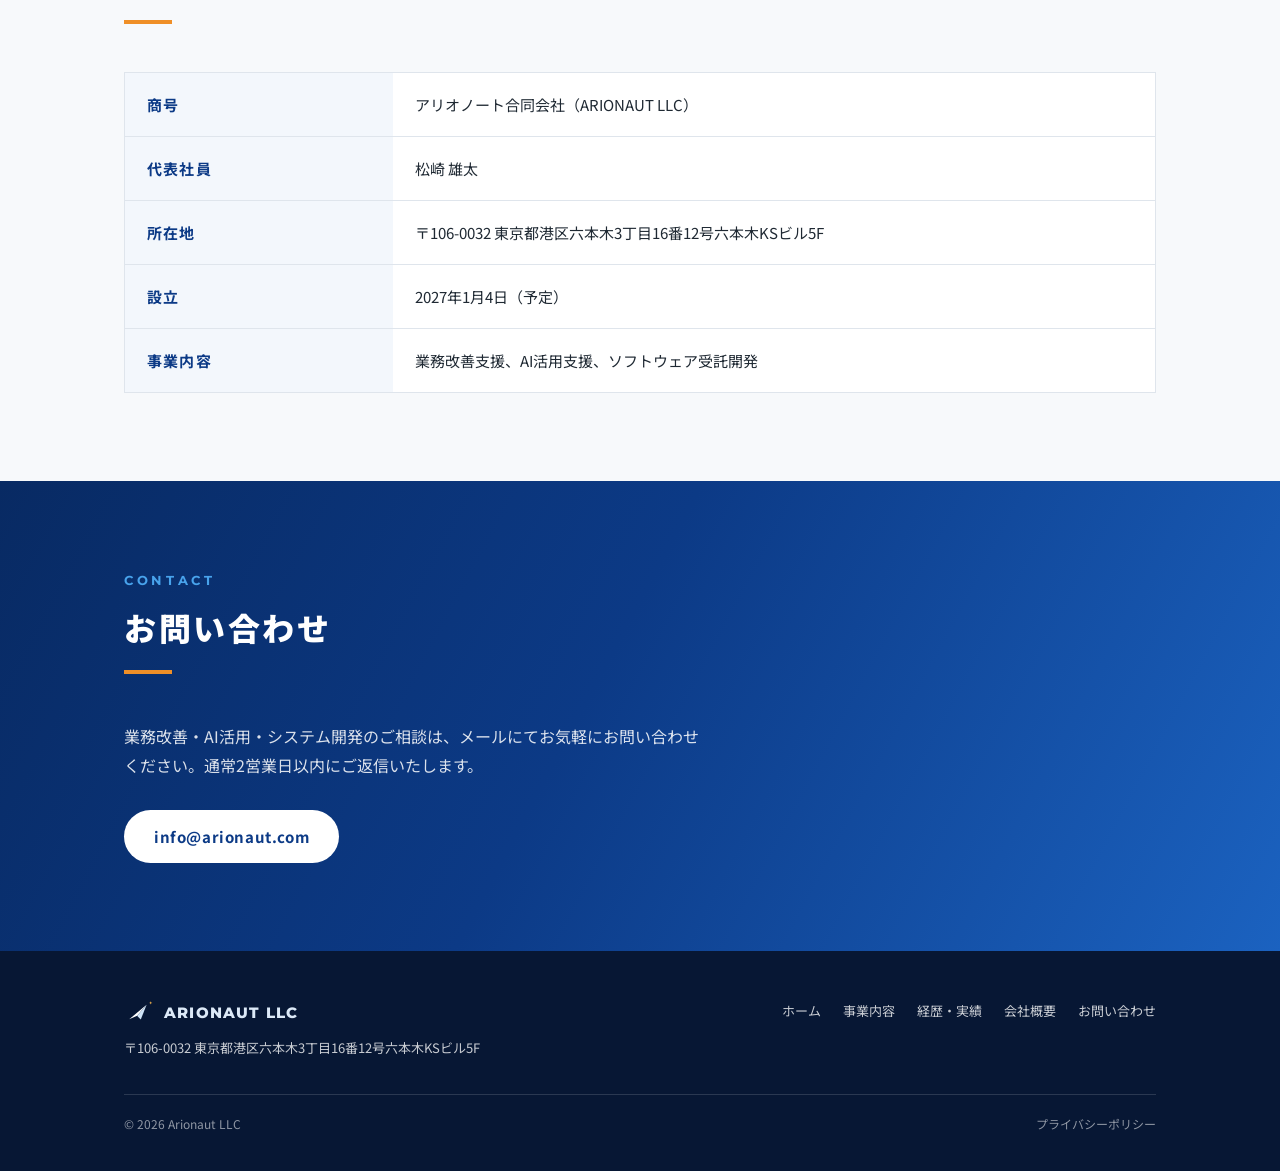
==== commit 48bcfc38: "所在地を東京都港区六本木に変更 - 〒300-2635 茨城県つくば市東光台3-21-7   → 〒106-0032 東京都港区六本木3丁目16番12号六本木KSビル5F - index.html（会" ====
--- a/index.html
+++ b/index.html
@@ -2,6 +2,17 @@
 <html lang="ja">
 <head>
 <meta charset="utf-8">
+
+<!-- Google tag (gtag.js) -->
+<script async src="https://www.googletagmanager.com/gtag/js?id=G-CYB92CFMGY"></script>
+<script>
+  window.dataLayer = window.dataLayer || [];
+  function gtag(){dataLayer.push(arguments);}
+  gtag('js', new Date());
+
+  gtag('config', 'G-CYB92CFMGY');
+</script>
+
 <meta name="viewport" content="width=device-width, initial-scale=1">
 <title>アリオノート合同会社 | 新しい“道”を拓く</title>
 <meta name="description" content="アリオノート合同会社 — 要件定義から運用まで、業務改善とAI活用を一貫して担います。">
@@ -240,7 +251,7 @@
       <table>
         <tr><th>商号</th><td>アリオノート合同会社（ARIONAUT LLC）</td></tr>
         <tr><th>代表社員</th><td>松崎 雄太</td></tr>
-        <tr><th>所在地</th><td>〒300-2635 茨城県つくば市東光台3-21-7</td></tr>
+        <tr><th>所在地</th><td>〒106-0032 東京都港区六本木3丁目16番12号六本木KSビル5F</td></tr>
         <tr><th>設立</th><td>2027年1月4日（予定）</td></tr>
         <tr><th>事業内容</th><td>業務改善支援、AI活用支援、ソフトウェア受託開発</td></tr>
       </table>
@@ -274,7 +285,7 @@
           </svg>
           <span class="word">ARIONAUT LLC</span>
         </div>
-        <div class="addr">〒300-2635 茨城県つくば市東光台3-21-7</div>
+        <div class="addr">〒106-0032 東京都港区六本木3丁目16番12号六本木KSビル5F</div>
       </div>
       <nav>
         <ul>
@@ -309,10 +320,10 @@
   "address": {
     "@type": "PostalAddress",
     "addressCountry": "JP",
-    "postalCode": "300-2635",
-    "addressRegion": "\u8328\u57ce\u770c",
-    "addressLocality": "\u3064\u304f\u3070\u5e02",
-    "streetAddress": "\u6771\u5149\u53f03-21-7"
+    "postalCode": "106-0032",
+    "addressRegion": "\u6771\u4eac\u90fd",
+    "addressLocality": "\u6e2f\u533a",
+    "streetAddress": "\u516d\u672c\u67283\u4e01\u76ee16\u756a12\u53f7\u516d\u672c\u6728KS\u30d3\u30eb5F"
   }
 }
 </script>
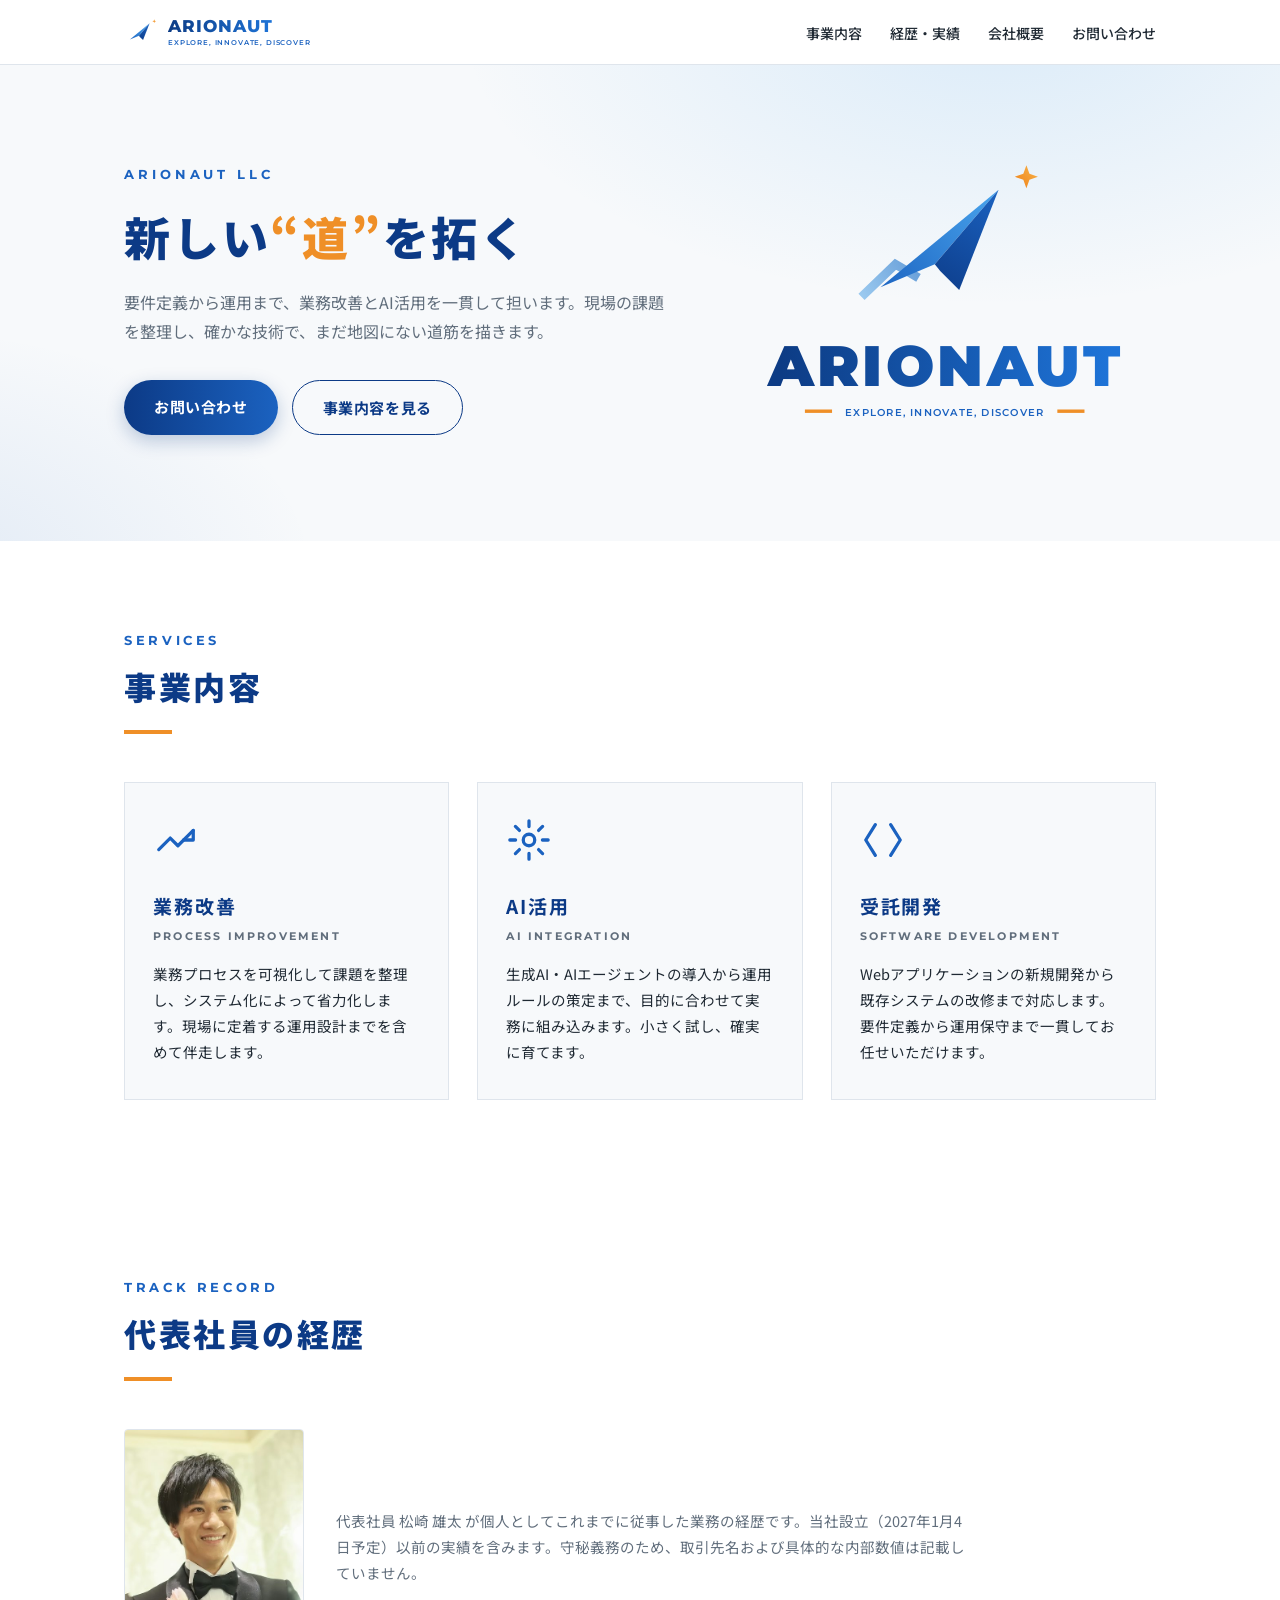
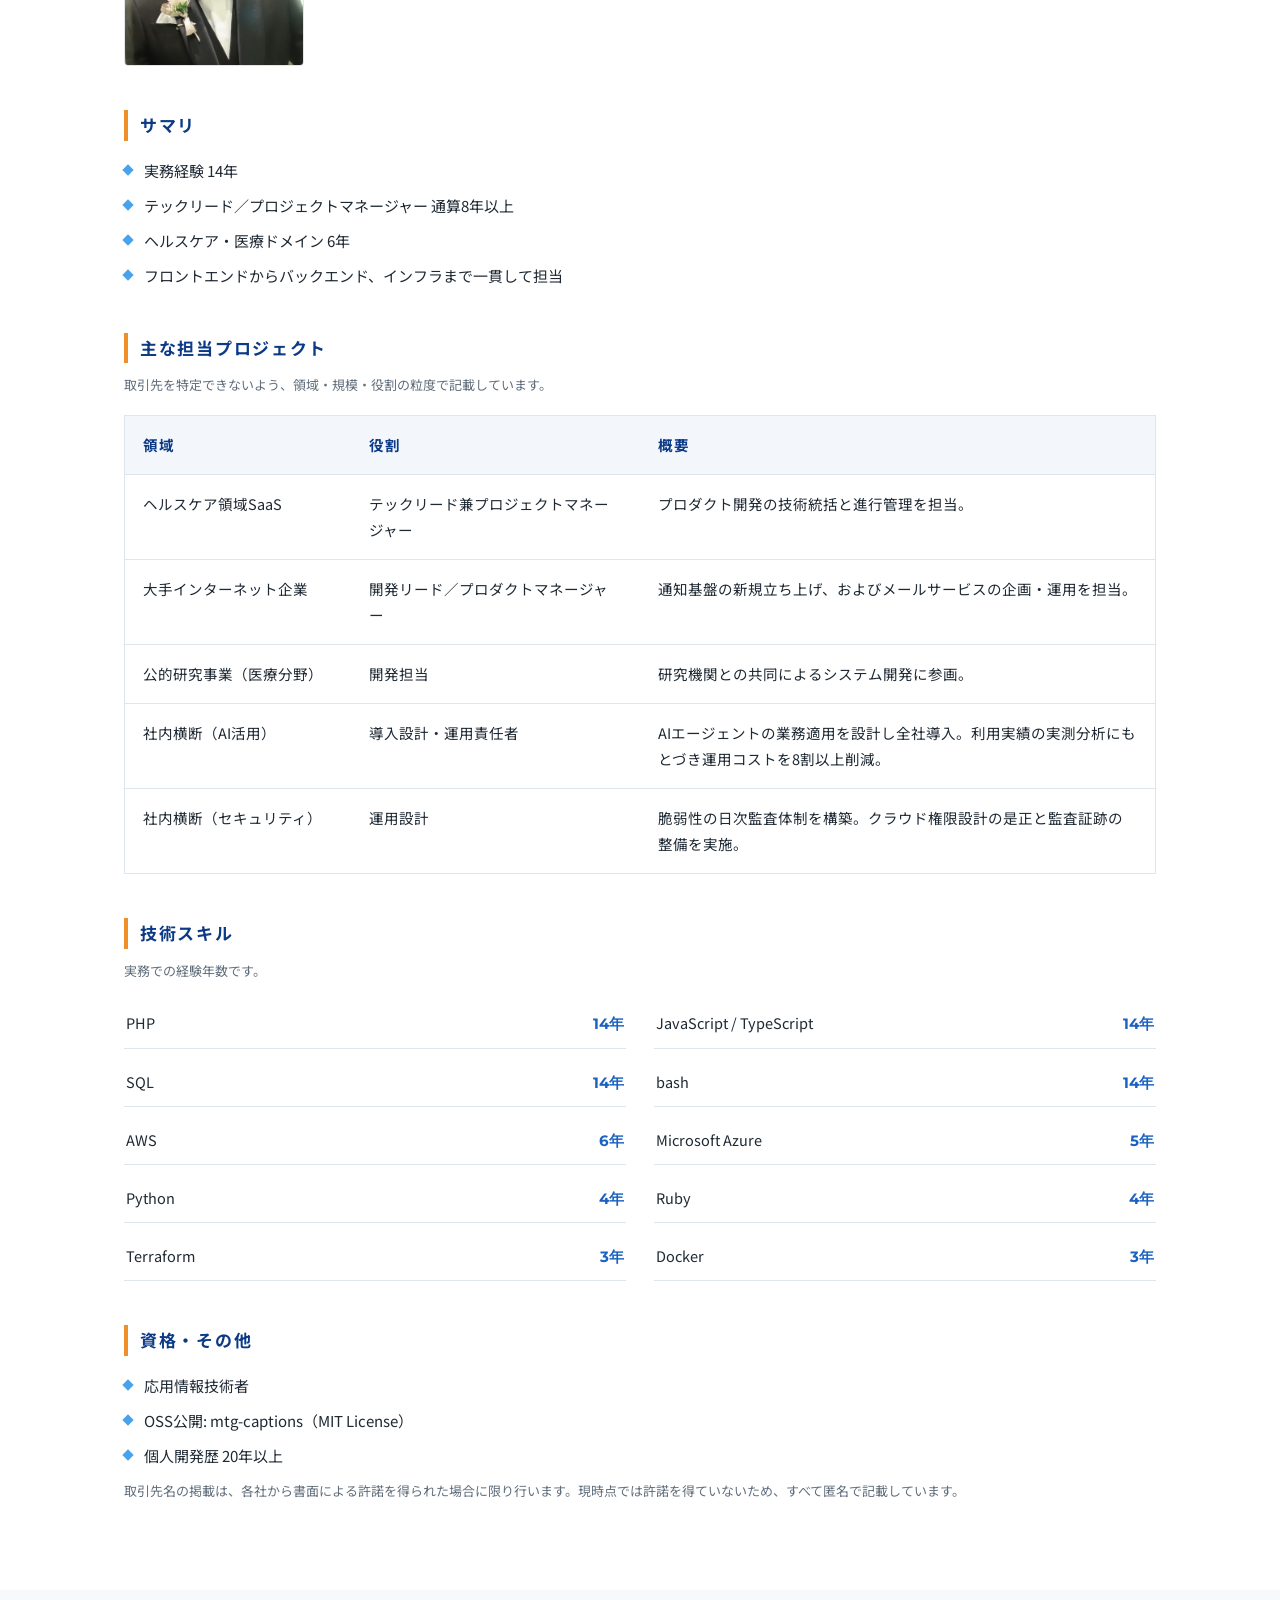
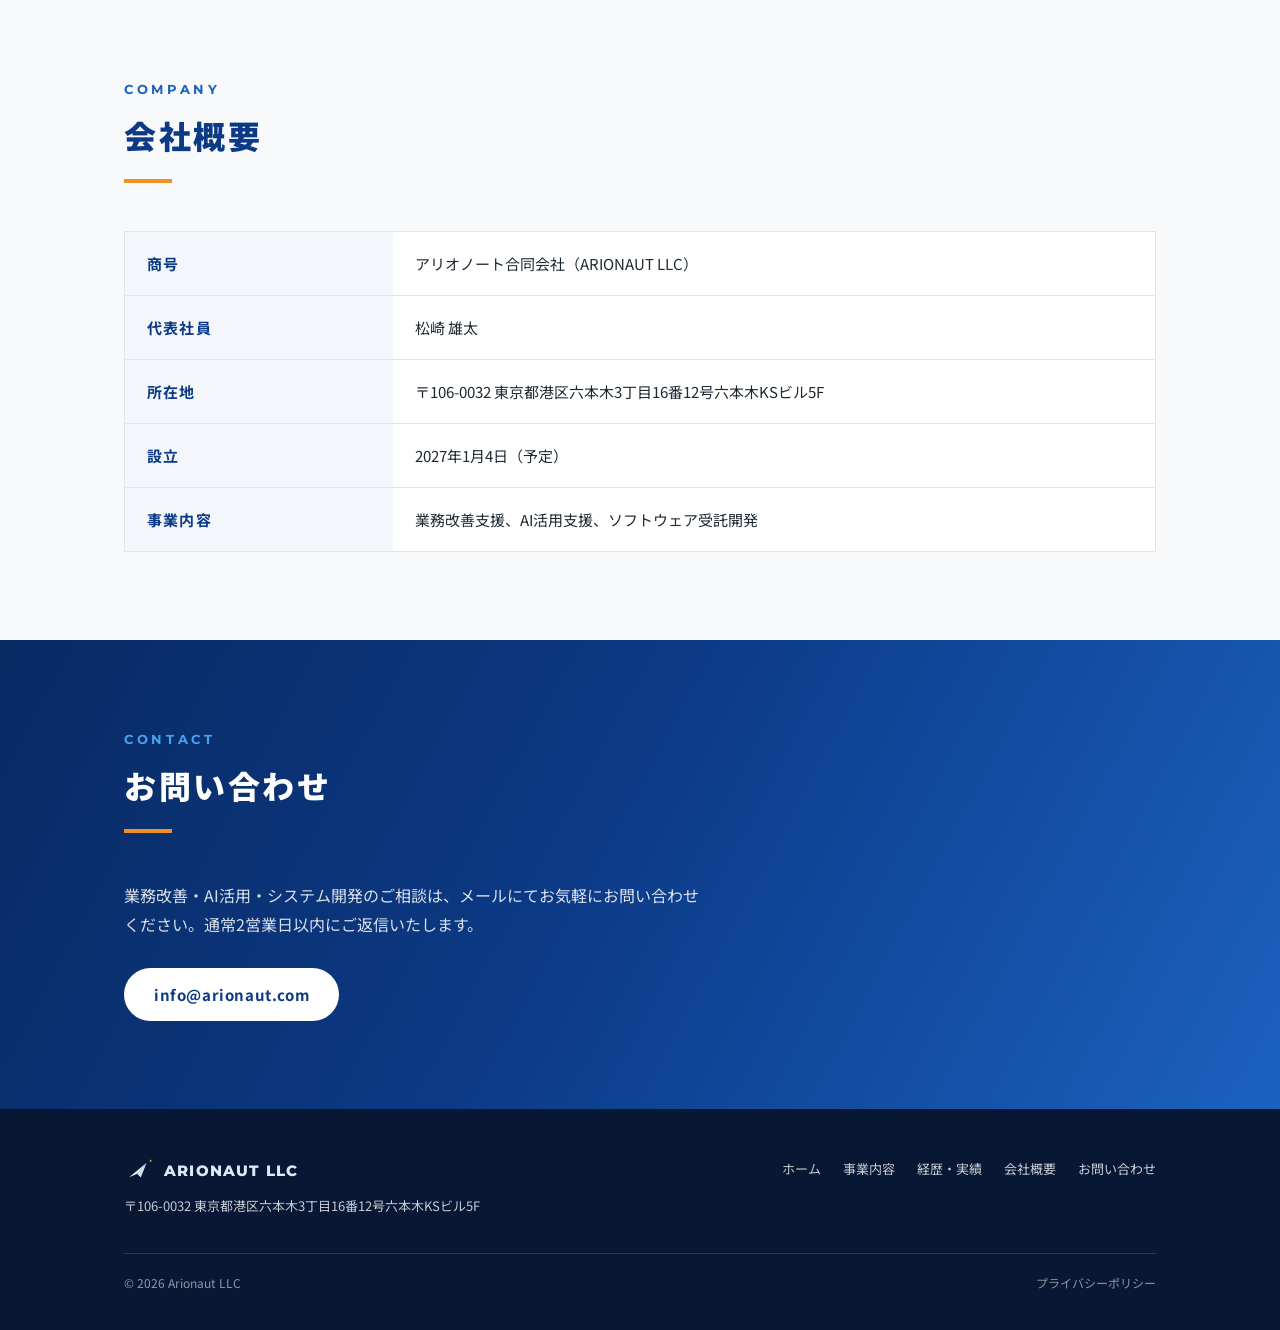
==== commit eaadae0d: "経歴セクションに代表社員のプロフィール写真を追加 Co-Authored-By: Claude Fable 5 <noreply@anthropic.com> Claude-Session: http" ====
--- a/index.html
+++ b/index.html
@@ -168,7 +168,10 @@
         <h2>代表社員の経歴</h2>
         <div class="rule"></div>
       </div>
-      <p class="sec-lead">代表社員 松崎 雄太 が個人としてこれまでに従事した業務の経歴です。当社設立（2027年1月4日予定）以前の実績を含みます。守秘義務のため、取引先名および具体的な内部数値は記載していません。</p>
+      <div class="profile-intro">
+        <img class="profile-photo" src="assets/profile-photo.jpg" alt="代表社員 松崎 雄太" width="440" height="581" loading="lazy" decoding="async">
+        <p class="sec-lead">代表社員 松崎 雄太 が個人としてこれまでに従事した業務の経歴です。当社設立（2027年1月4日予定）以前の実績を含みます。守秘義務のため、取引先名および具体的な内部数値は記載していません。</p>
+      </div>
 
       <h3 class="sub">サマリ</h3>
       <ul class="facts">
--- a/assets/style.css
+++ b/assets/style.css
@@ -217,6 +217,22 @@
 /* --- profile --- */
 .profile{ background: #fff; }
 .profile .sec-lead{ max-width: 44em; font-size: 14.5px; color: var(--muted); }
+.profile .profile-intro{
+  display: flex;
+  align-items: center;
+  gap: 32px;
+}
+.profile .profile-photo{
+  flex-shrink: 0;
+  width: 180px;
+  height: auto;
+  border: 1px solid var(--line);
+  border-radius: 4px;
+}
+@media (max-width: 640px){
+  .profile .profile-intro{ flex-direction: column; align-items: flex-start; gap: 18px; }
+  .profile .profile-photo{ width: 150px; }
+}
 .profile .sub{
   font-size: 17px;
   font-weight: 700;
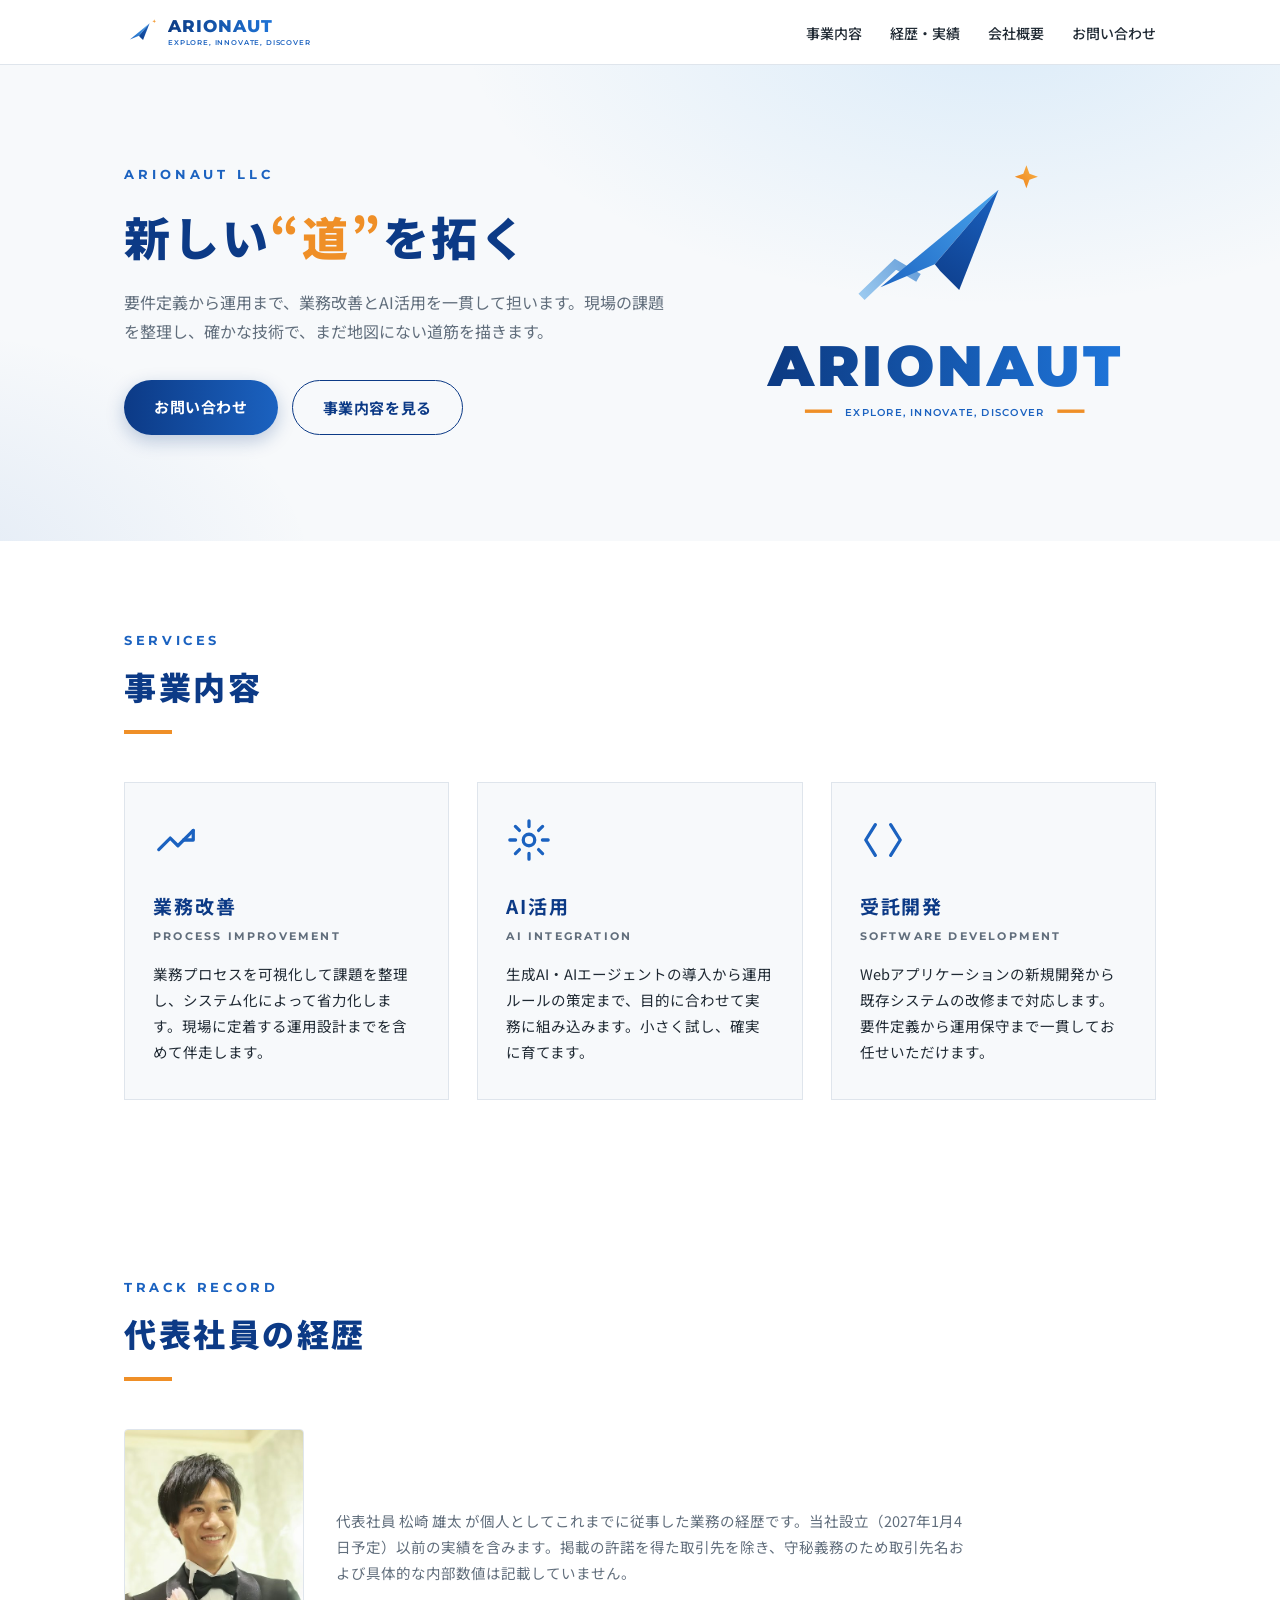
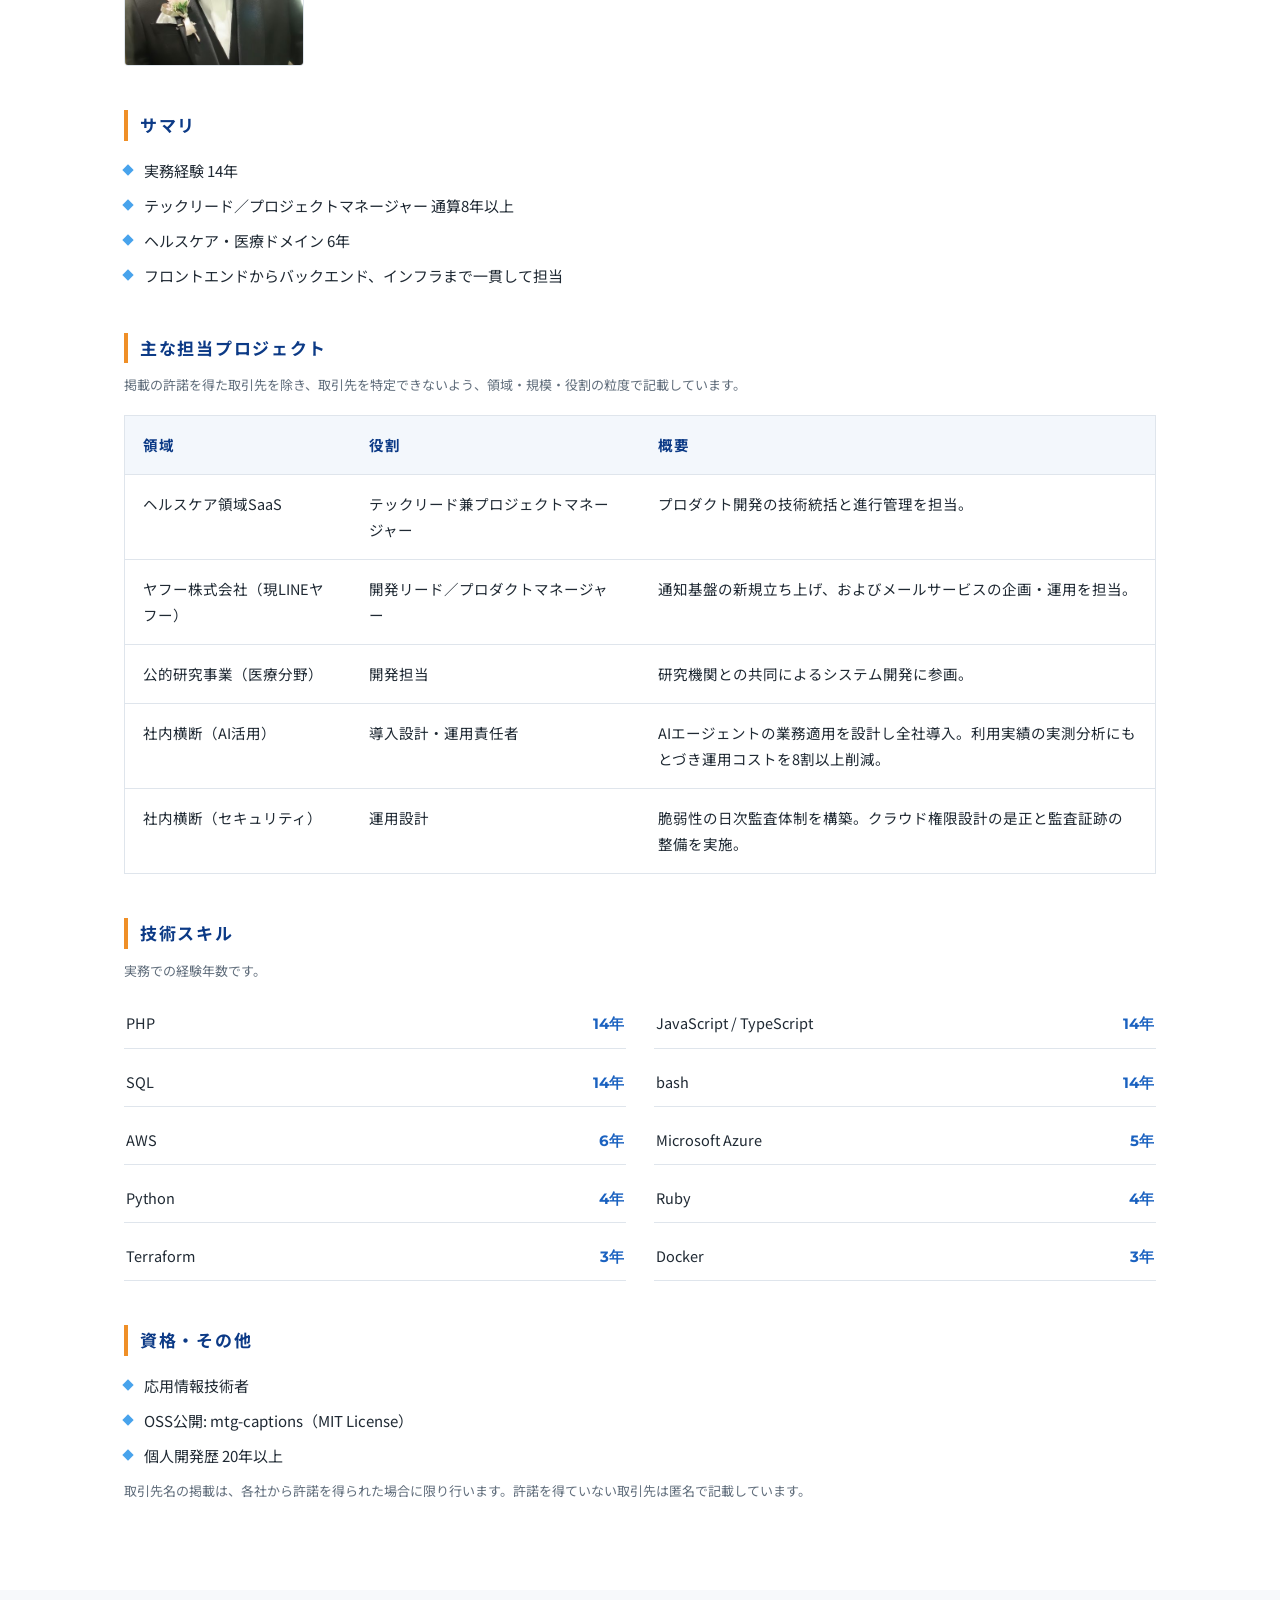
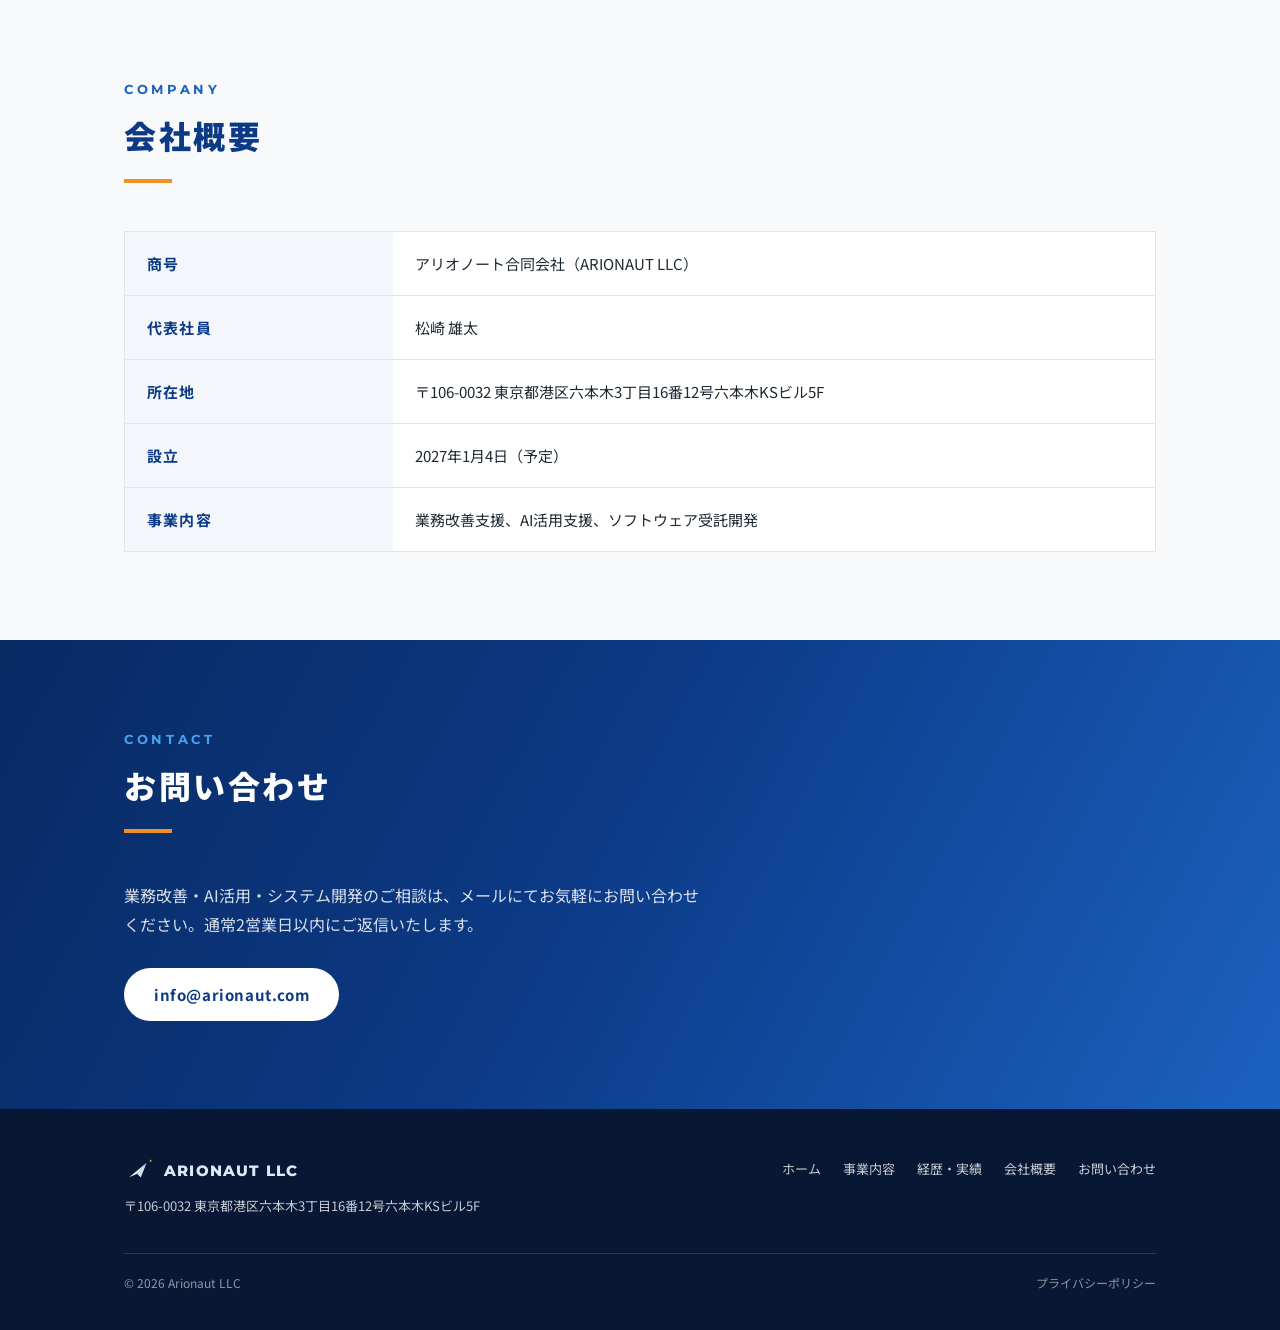
==== commit f6506fc8: "経歴の担当プロジェクトにヤフー株式会社（現LINEヤフー）を実名で記載 匿名表記だった「大手インターネット企業」を実名に変更し、あわせて「すべて匿名」を前提としていた注記を、許諾を得た取引先のみ実名で" ====
--- a/index.html
+++ b/index.html
@@ -170,7 +170,7 @@
       </div>
       <div class="profile-intro">
         <img class="profile-photo" src="assets/profile-photo.jpg" alt="代表社員 松崎 雄太" width="440" height="581" loading="lazy" decoding="async">
-        <p class="sec-lead">代表社員 松崎 雄太 が個人としてこれまでに従事した業務の経歴です。当社設立（2027年1月4日予定）以前の実績を含みます。守秘義務のため、取引先名および具体的な内部数値は記載していません。</p>
+        <p class="sec-lead">代表社員 松崎 雄太 が個人としてこれまでに従事した業務の経歴です。当社設立（2027年1月4日予定）以前の実績を含みます。掲載の許諾を得た取引先を除き、守秘義務のため取引先名および具体的な内部数値は記載していません。</p>
       </div>
 
       <h3 class="sub">サマリ</h3>
@@ -182,7 +182,7 @@
       </ul>
 
       <h3 class="sub">主な担当プロジェクト</h3>
-      <p class="note">取引先を特定できないよう、領域・規模・役割の粒度で記載しています。</p>
+      <p class="note">掲載の許諾を得た取引先を除き、取引先を特定できないよう、領域・規模・役割の粒度で記載しています。</p>
       <div class="table-scroll">
         <table class="rec">
           <thead>
@@ -195,7 +195,7 @@
               <td>プロダクト開発の技術統括と進行管理を担当。</td>
             </tr>
             <tr>
-              <td>大手インターネット企業</td>
+              <td>ヤフー株式会社（現LINEヤフー）</td>
               <td>開発リード／プロダクトマネージャー</td>
               <td>通知基盤の新規立ち上げ、およびメールサービスの企画・運用を担当。</td>
             </tr>
@@ -239,7 +239,7 @@
         <li>OSS公開: mtg-captions（MIT License）</li>
         <li>個人開発歴 20年以上</li>
       </ul>
-      <p class="note">取引先名の掲載は、各社から書面による許諾を得られた場合に限り行います。現時点では許諾を得ていないため、すべて匿名で記載しています。</p>
+      <p class="note">取引先名の掲載は、各社から許諾を得られた場合に限り行います。許諾を得ていない取引先は匿名で記載しています。</p>
     </div>
   </section>
 
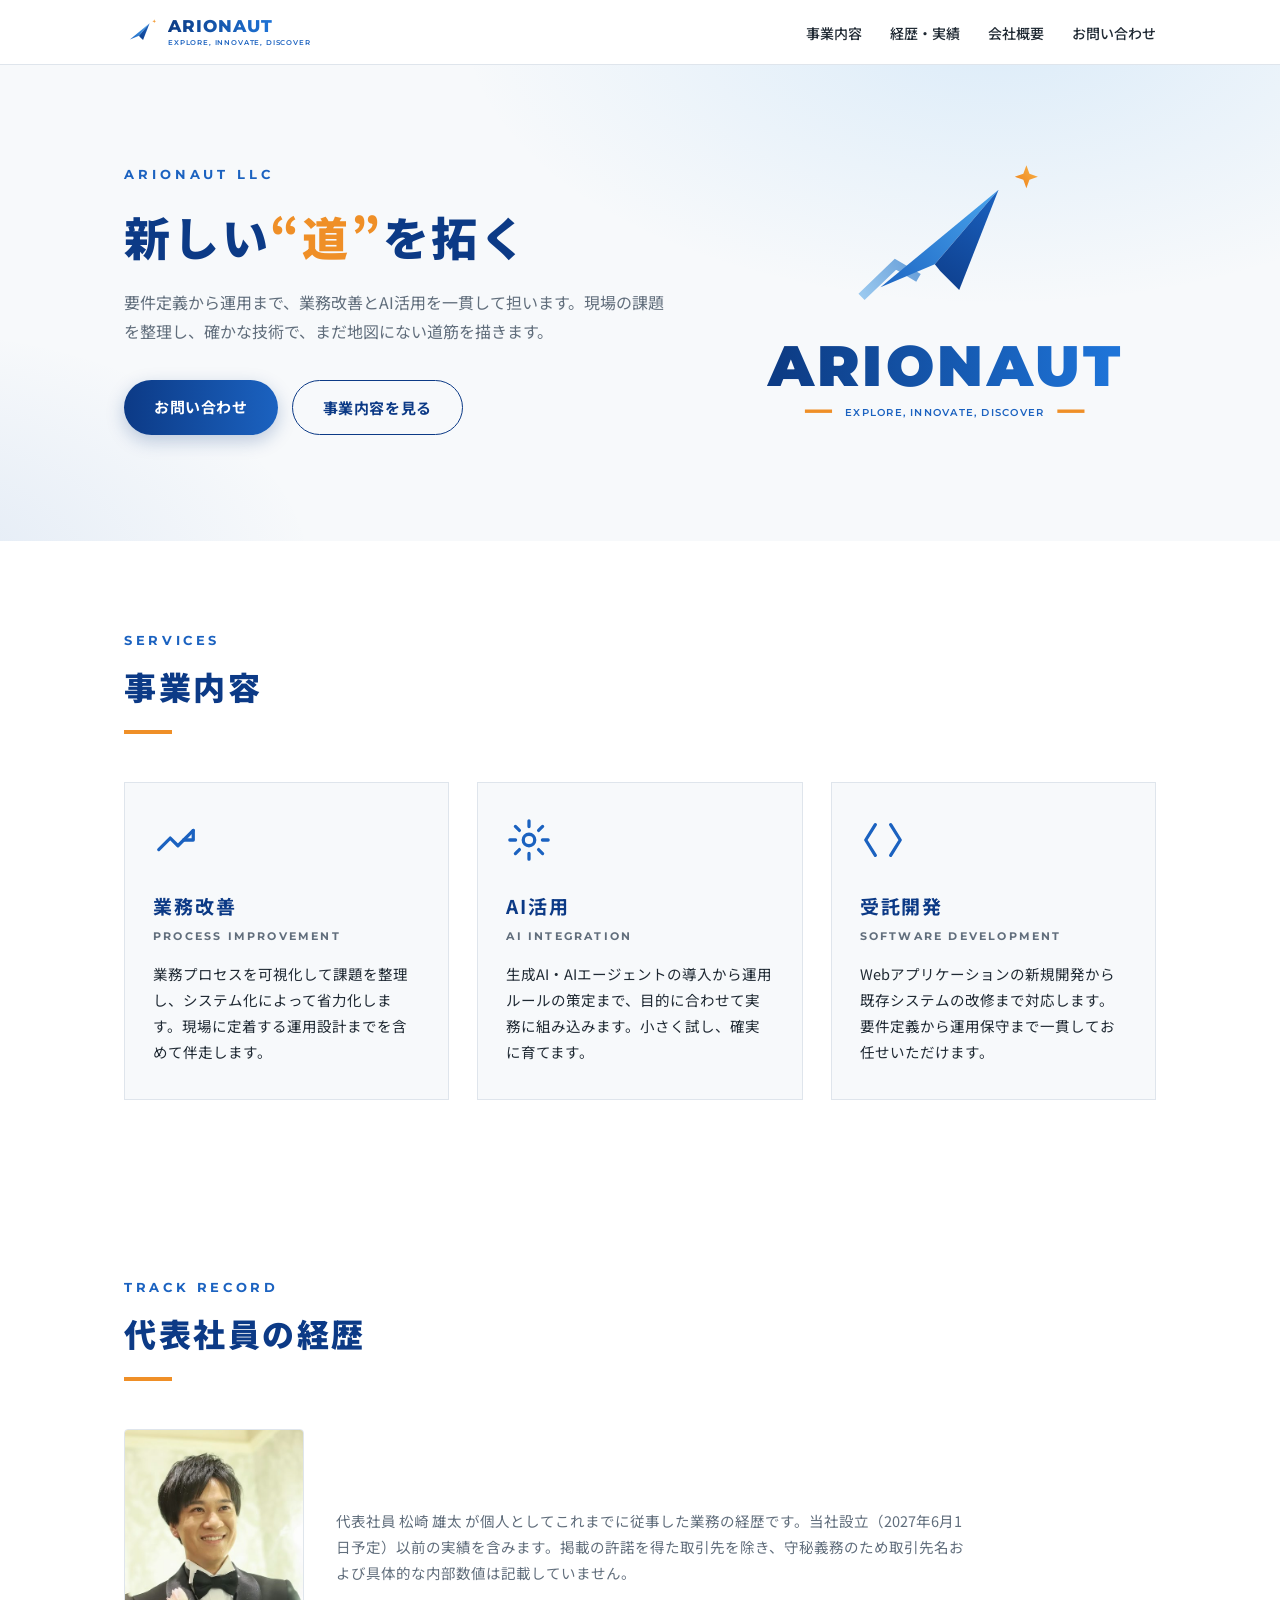
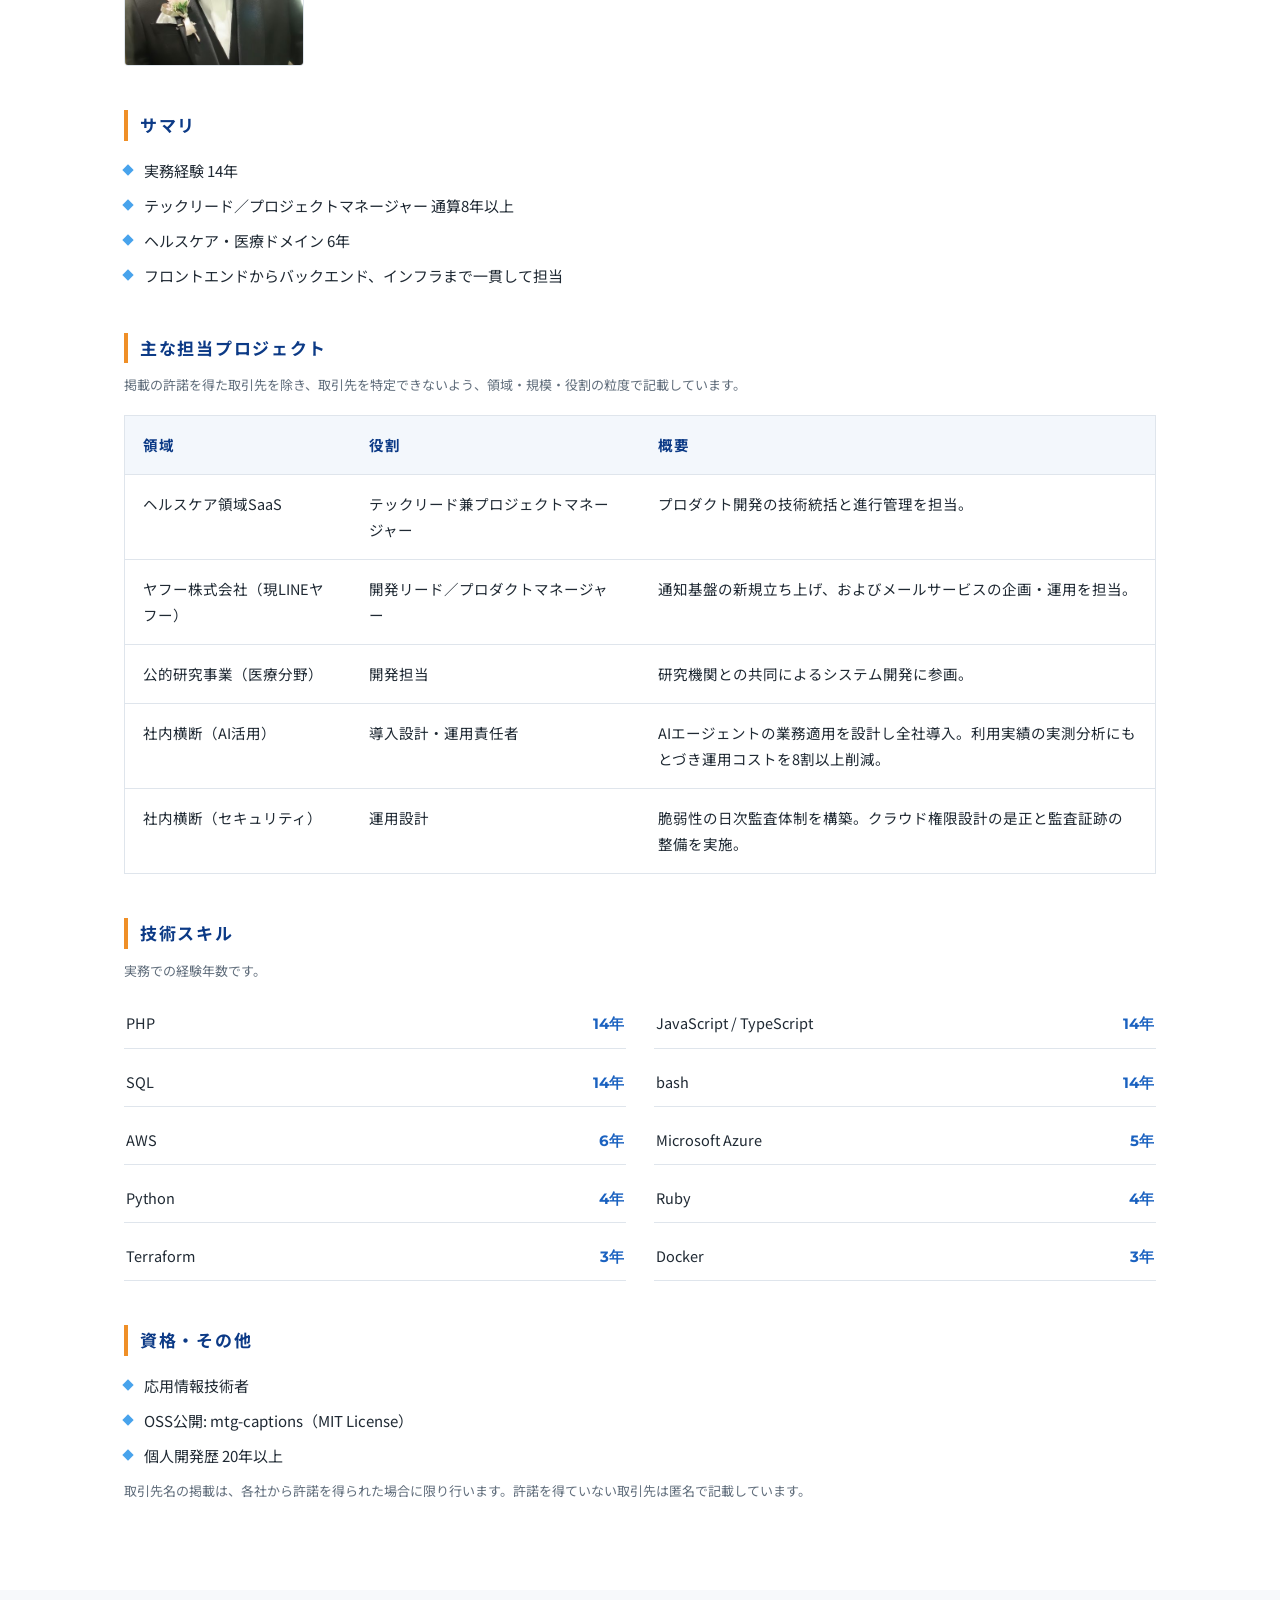
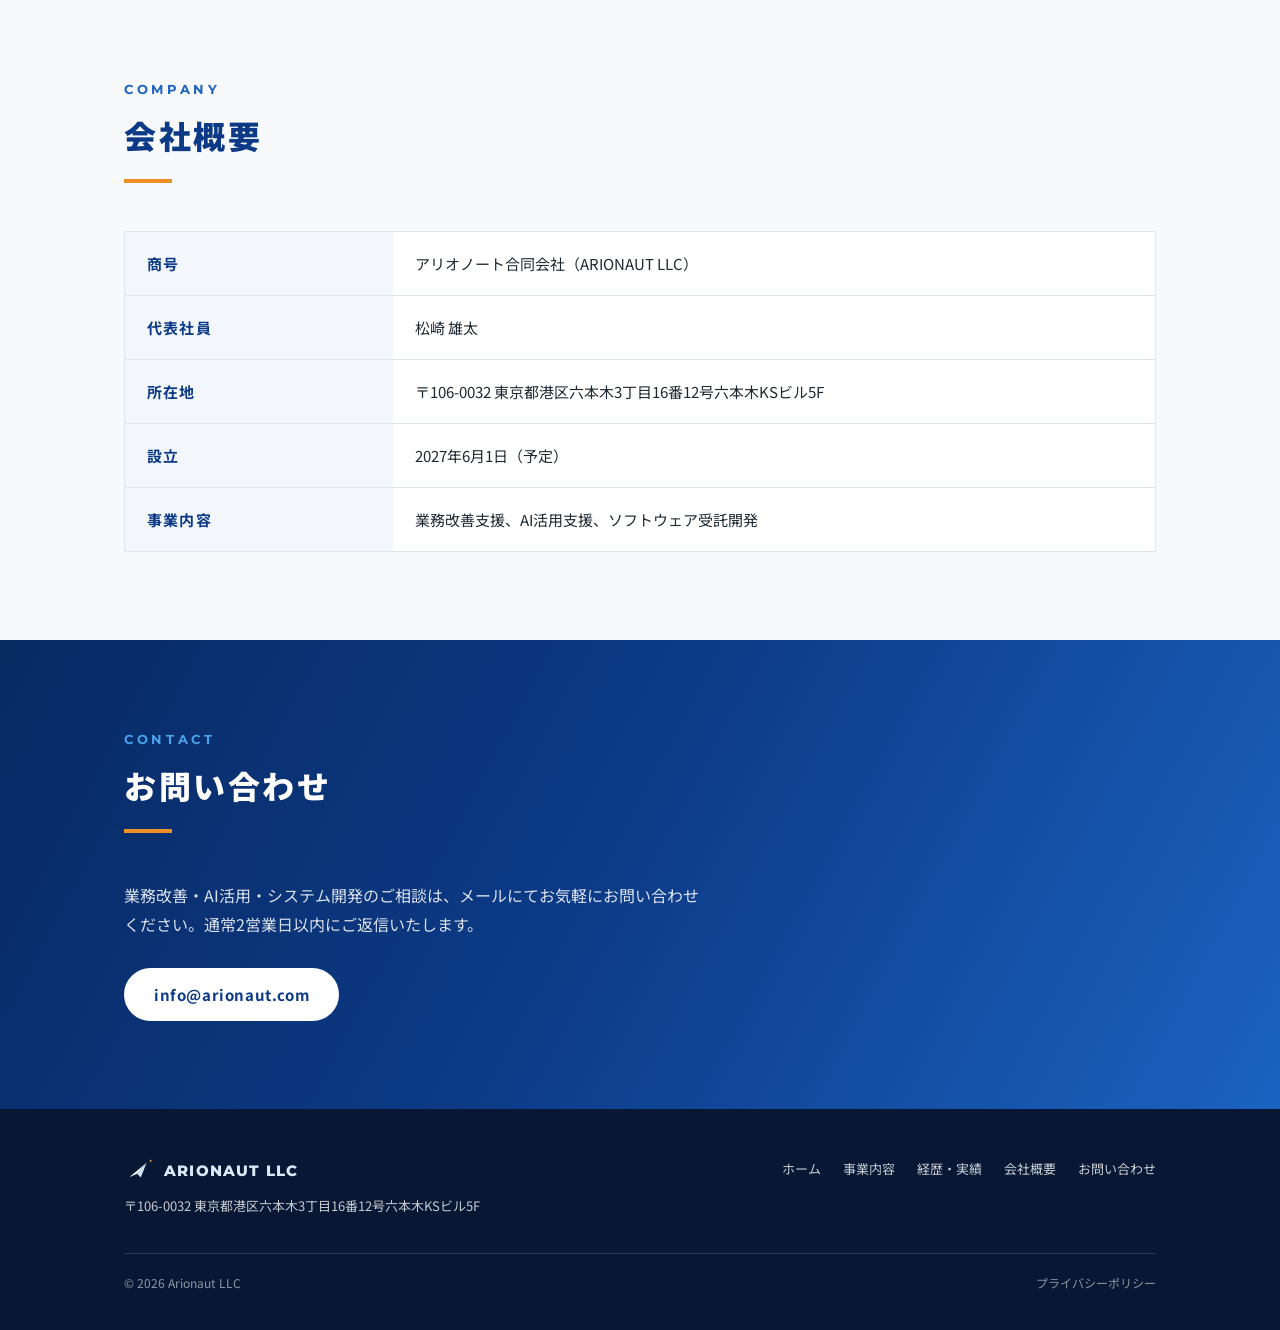
==== commit dfcda027: "設立予定日を2027年6月1日に変更 サイト記載（経歴リード文・会社概要テーブル・JSON-LD foundingDate）、 プライバシーポリシーの事業者情報、README 確定事項、HANDOFF" ====
--- a/index.html
+++ b/index.html
@@ -170,7 +170,7 @@
       </div>
       <div class="profile-intro">
         <img class="profile-photo" src="assets/profile-photo.jpg" alt="代表社員 松崎 雄太" width="440" height="581" loading="lazy" decoding="async">
-        <p class="sec-lead">代表社員 松崎 雄太 が個人としてこれまでに従事した業務の経歴です。当社設立（2027年1月4日予定）以前の実績を含みます。掲載の許諾を得た取引先を除き、守秘義務のため取引先名および具体的な内部数値は記載していません。</p>
+        <p class="sec-lead">代表社員 松崎 雄太 が個人としてこれまでに従事した業務の経歴です。当社設立（2027年6月1日予定）以前の実績を含みます。掲載の許諾を得た取引先を除き、守秘義務のため取引先名および具体的な内部数値は記載していません。</p>
       </div>
 
       <h3 class="sub">サマリ</h3>
@@ -255,7 +255,7 @@
         <tr><th>商号</th><td>アリオノート合同会社（ARIONAUT LLC）</td></tr>
         <tr><th>代表社員</th><td>松崎 雄太</td></tr>
         <tr><th>所在地</th><td>〒106-0032 東京都港区六本木3丁目16番12号六本木KSビル5F</td></tr>
-        <tr><th>設立</th><td>2027年1月4日（予定）</td></tr>
+        <tr><th>設立</th><td>2027年6月1日（予定）</td></tr>
         <tr><th>事業内容</th><td>業務改善支援、AI活用支援、ソフトウェア受託開発</td></tr>
       </table>
     </div>
@@ -319,7 +319,7 @@
   "image": "https://arionaut.com/assets/ogp.png",
   "email": "info@arionaut.com",
   "founder": { "@type": "Person", "name": "\u677e\u5d0e \u96c4\u592a" },
-  "foundingDate": "2027-01-04",
+  "foundingDate": "2027-06-01",
   "address": {
     "@type": "PostalAddress",
     "addressCountry": "JP",
